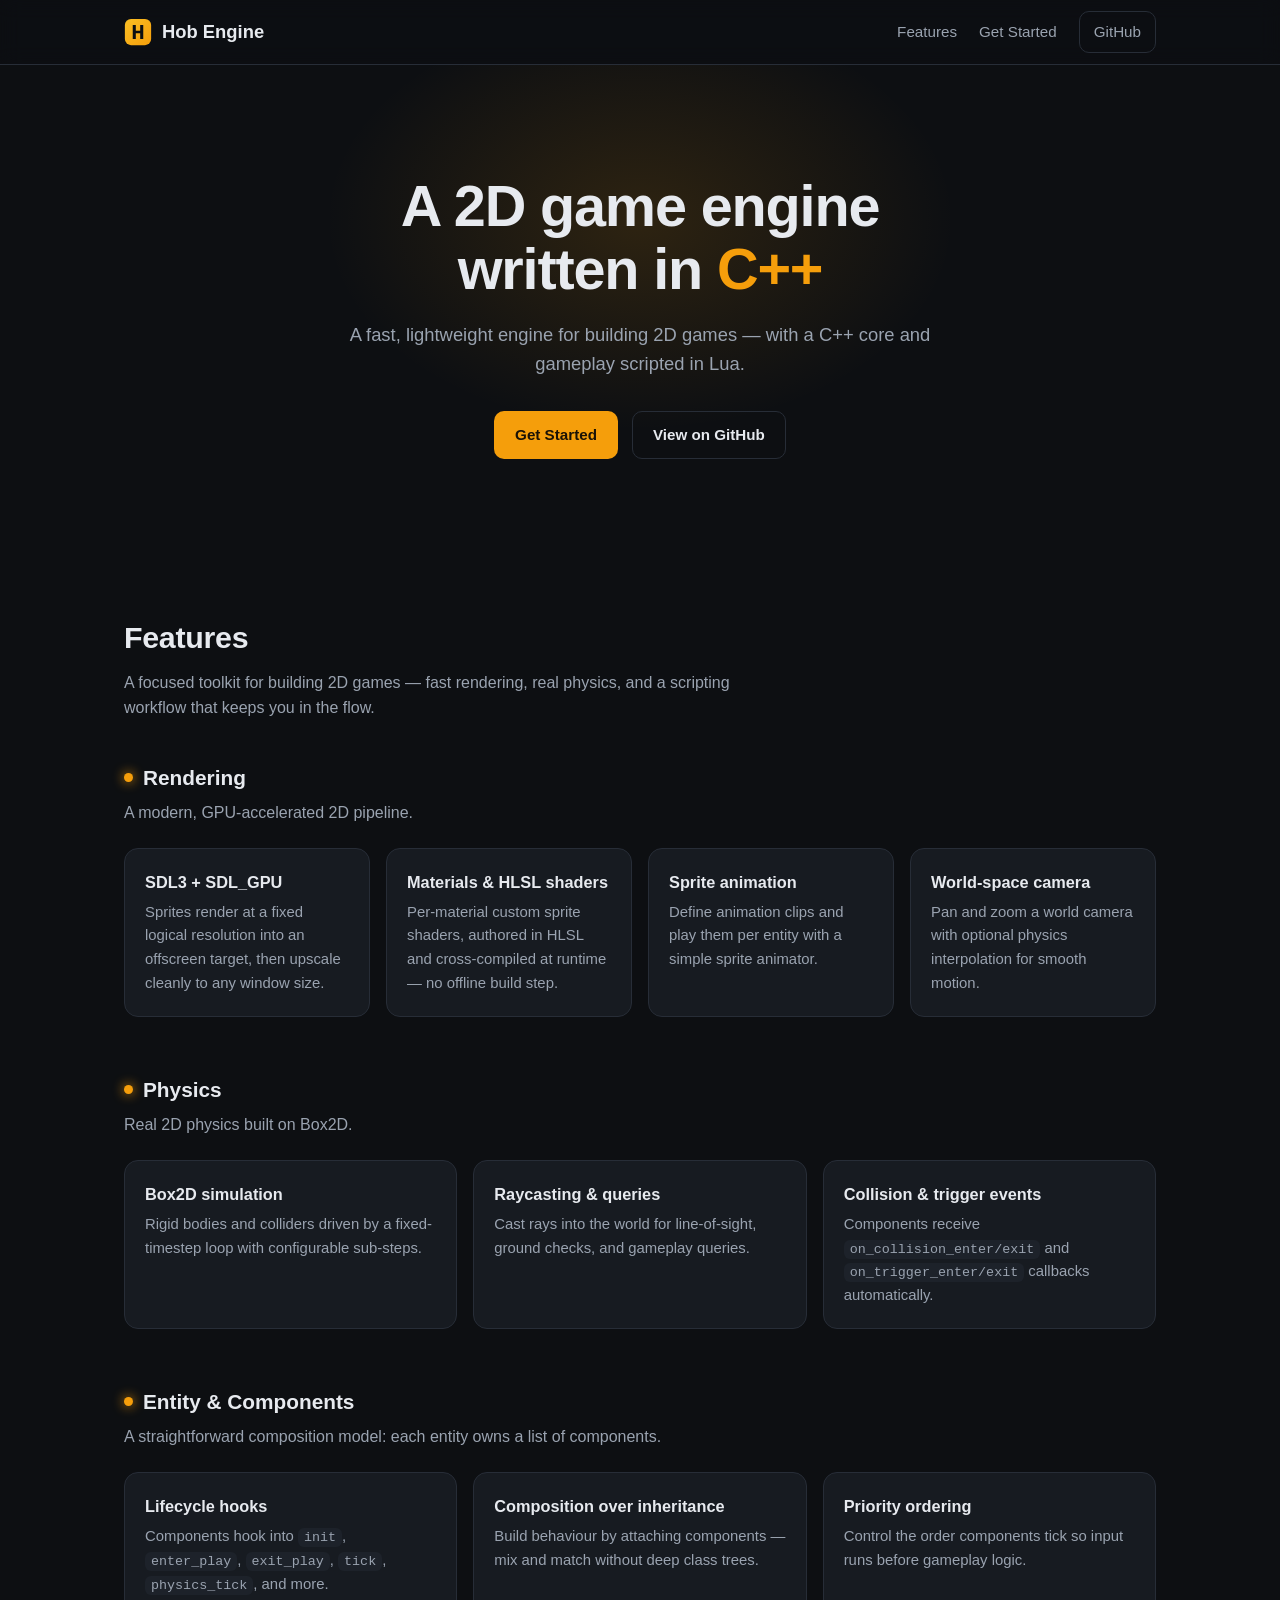
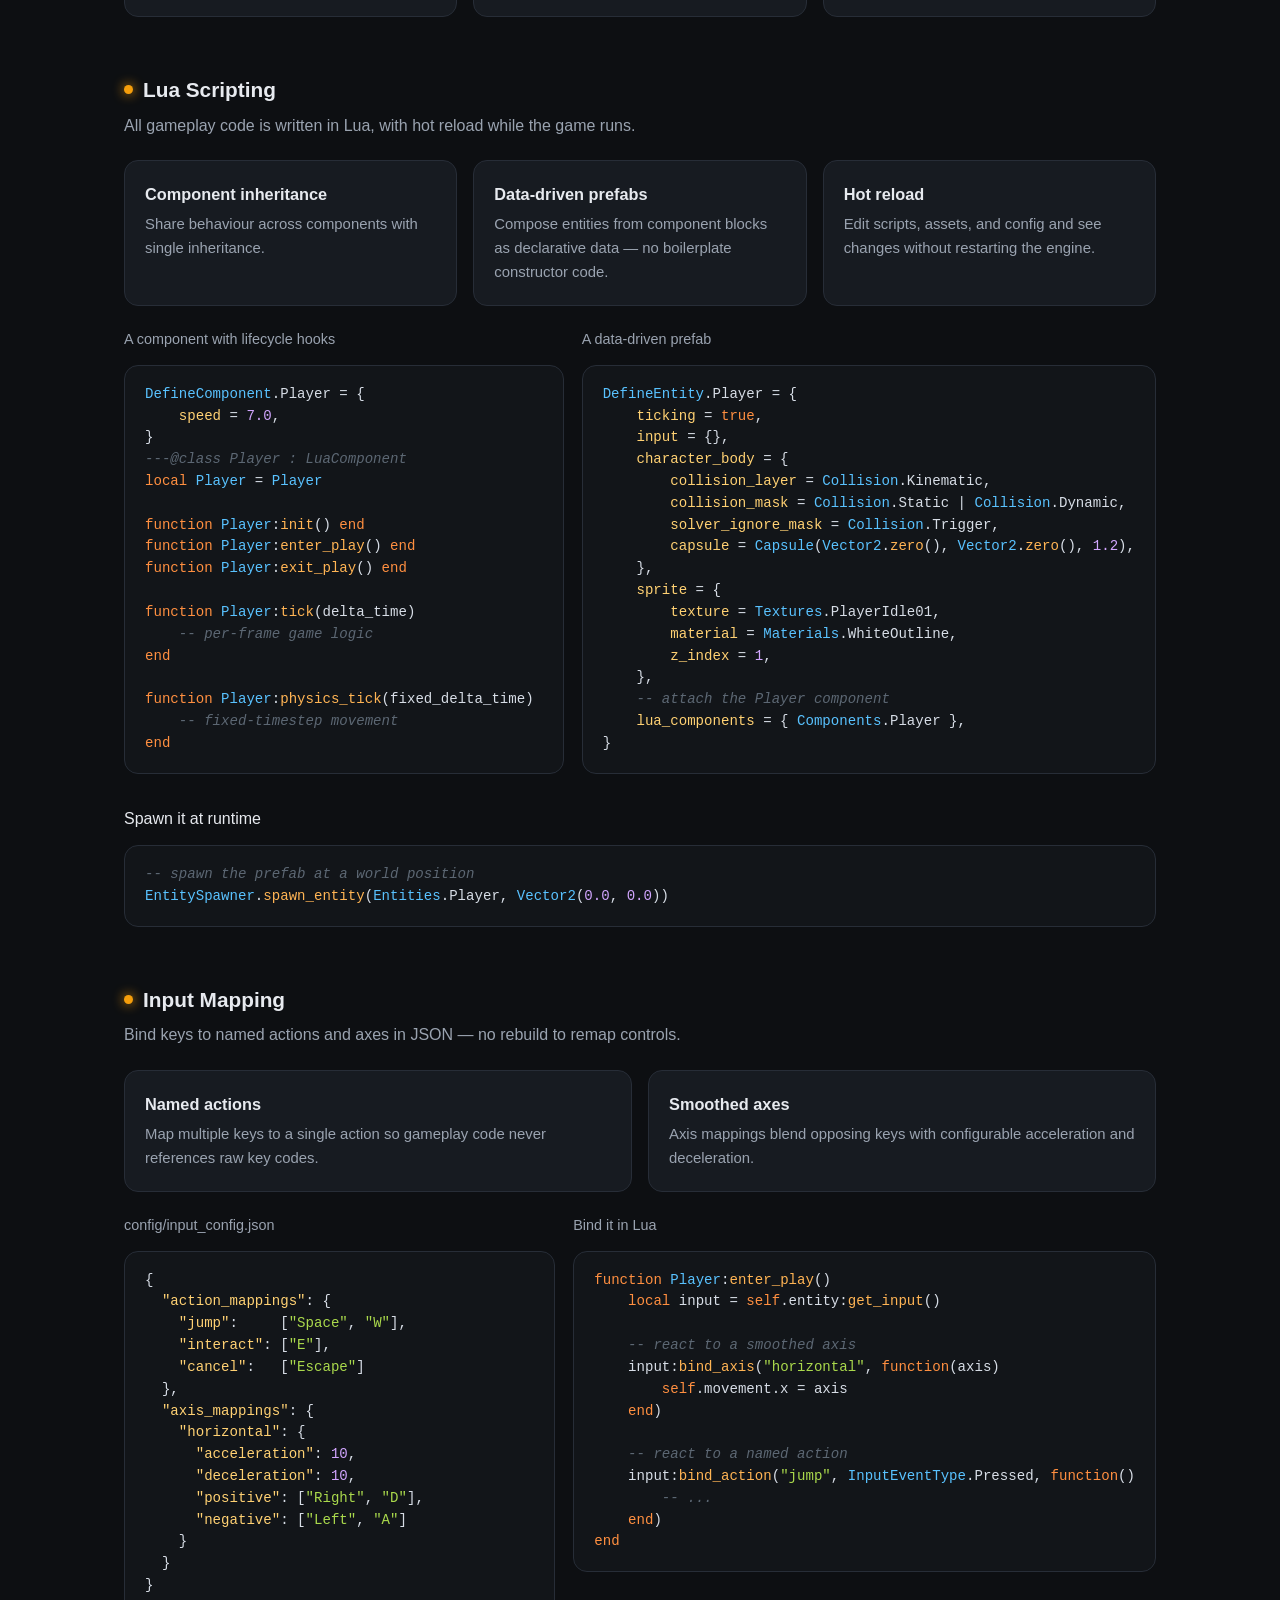
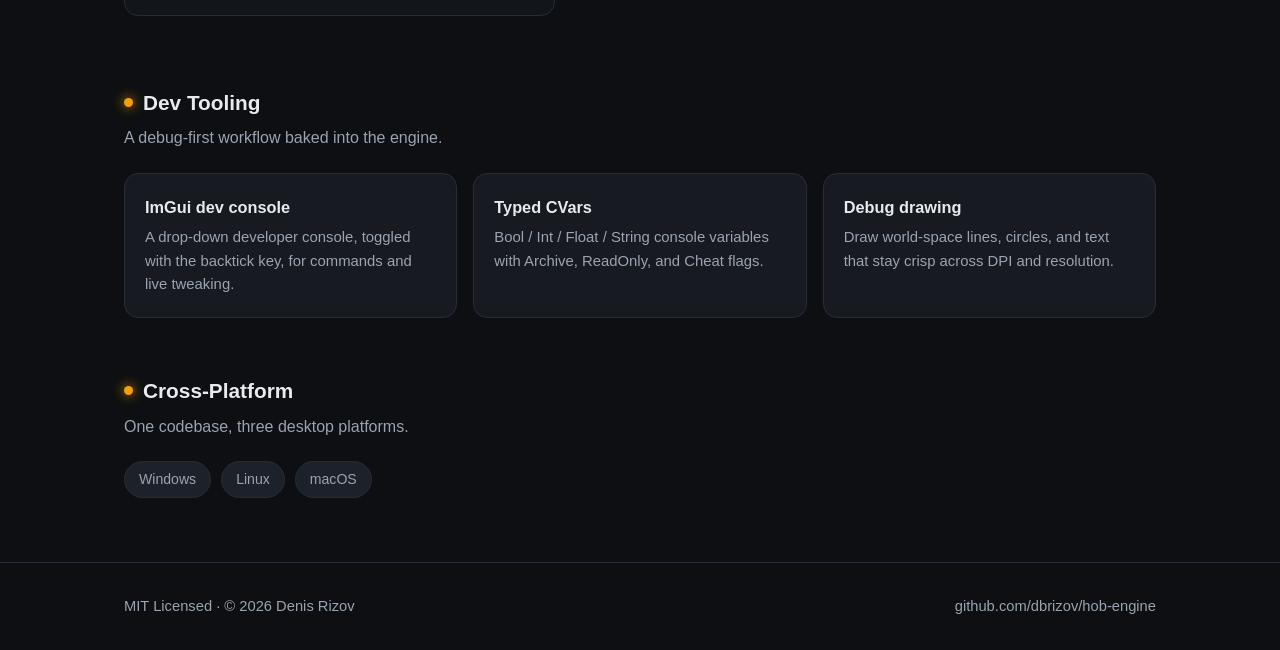
==== docs/index.html @ b1e4c757 "Generate docs for GitHub pages" ====
<!DOCTYPE html>
<html lang="en">
<head>
    <meta charset="UTF-8">
    <meta name="viewport" content="width=device-width, initial-scale=1.0">
    <title>Hob Engine — A 2D game engine written in C++</title>
    <meta name="description" content="Hob is a 2D game engine with SDL3 + SDL_GPU rendering, Box2D physics, and all gameplay scripted in Lua.">
    <link rel="icon" href="favicon.svg" type="image/svg+xml">

    <!-- Open Graph / social -->
    <meta property="og:type" content="website">
    <meta property="og:title" content="Hob Engine — A 2D game engine written in C++">
    <meta property="og:description" content="SDL3 + SDL_GPU rendering · Box2D physics · all gameplay in Lua.">
    <meta property="og:url" content="https://hobengine.com/">
    <meta name="twitter:card" content="summary">

    <link rel="stylesheet" href="styles.css">
</head>
<body>
    <header class="site-header">
        <div class="container">
            <a class="brand" href="/">
                <img src="favicon.svg" alt="Hob Engine logo">
                Hob Engine
            </a>
            <nav class="nav">
                <a href="#features">Features</a>
                <a href="get-started.html">Get Started</a>
                <a class="btn btn-ghost btn-sm" href="https://github.com/dbrizov/hob-engine">GitHub</a>
            </nav>
        </div>
    </header>

    <main>
        <!-- Hero -->
        <section class="hero">
            <div class="container">
                <h1>A 2D game engine<br>written in <span class="accent">C++</span></h1>
                <p>A fast, lightweight engine for building 2D games — with a C++ core and gameplay scripted in Lua.</p>
                <div class="hero-cta">
                    <a class="btn btn-primary" href="get-started.html">Get Started</a>
                    <a class="btn btn-ghost" href="https://github.com/dbrizov/hob-engine">View on GitHub</a>
                </div>
            </div>
        </section>

        <!-- Features -->
        <section id="features">
            <div class="container">
                <h2 class="section-title">Features</h2>
                <p class="section-lead">A focused toolkit for building 2D games — fast rendering, real
                    physics, and a scripting workflow that keeps you in the flow.</p>

                <!-- Rendering -->
                <div class="feature-group">
                    <h3><span class="dot"></span>Rendering</h3>
                    <p class="group-lead">A modern, GPU-accelerated 2D pipeline.</p>
                    <div class="cards">
                        <div class="card">
                            <h4>SDL3 + SDL_GPU</h4>
                            <p>Sprites render at a fixed logical resolution into an offscreen target, then
                                upscale cleanly to any window size.</p>
                        </div>
                        <div class="card">
                            <h4>Materials &amp; HLSL shaders</h4>
                            <p>Per-material custom sprite shaders, authored in HLSL and cross-compiled at
                                runtime — no offline build step.</p>
                        </div>
                        <div class="card">
                            <h4>Sprite animation</h4>
                            <p>Define animation clips and play them per entity with a simple sprite animator.</p>
                        </div>
                        <div class="card">
                            <h4>World-space camera</h4>
                            <p>Pan and zoom a world camera with optional physics interpolation for smooth motion.</p>
                        </div>
                    </div>
                </div>

                <!-- Physics -->
                <div class="feature-group">
                    <h3><span class="dot"></span>Physics</h3>
                    <p class="group-lead">Real 2D physics built on Box2D.</p>
                    <div class="cards">
                        <div class="card">
                            <h4>Box2D simulation</h4>
                            <p>Rigid bodies and colliders driven by a fixed-timestep loop with configurable
                                sub-steps.</p>
                        </div>
                        <div class="card">
                            <h4>Raycasting &amp; queries</h4>
                            <p>Cast rays into the world for line-of-sight, ground checks, and gameplay queries.</p>
                        </div>
                        <div class="card">
                            <h4>Collision &amp; trigger events</h4>
                            <p>Components receive <code>on_collision_enter/exit</code> and
                                <code>on_trigger_enter/exit</code> callbacks automatically.</p>
                        </div>
                    </div>
                </div>

                <!-- Entity & Components -->
                <div class="feature-group">
                    <h3><span class="dot"></span>Entity &amp; Components</h3>
                    <p class="group-lead">A straightforward composition model: each entity owns a list of
                        components.</p>
                    <div class="cards">
                        <div class="card">
                            <h4>Lifecycle hooks</h4>
                            <p>Components hook into <code>init</code>, <code>enter_play</code>,
                                <code>exit_play</code>, <code>tick</code>, <code>physics_tick</code>, and more.</p>
                        </div>
                        <div class="card">
                            <h4>Composition over inheritance</h4>
                            <p>Build behaviour by attaching components — mix and match without deep class trees.</p>
                        </div>
                        <div class="card">
                            <h4>Priority ordering</h4>
                            <p>Control the order components tick so input runs before gameplay logic.</p>
                        </div>
                    </div>
                </div>

                <!-- Lua Scripting -->
                <div class="feature-group">
                    <h3><span class="dot"></span>Lua Scripting</h3>
                    <p class="group-lead">All gameplay code is written in Lua, with hot reload while the
                        game runs.</p>
                    <div class="cards">
                        <div class="card">
                            <h4>Component inheritance</h4>
                            <p>Share behaviour across components with single inheritance.</p>
                        </div>
                        <div class="card">
                            <h4>Data-driven prefabs</h4>
                            <p>Compose entities from component blocks as declarative data — no boilerplate
                                constructor code.</p>
                        </div>
                        <div class="card">
                            <h4>Hot reload</h4>
                            <p>Edit scripts, assets, and config and see changes without restarting the engine.</p>
                        </div>
                    </div>
                    <div class="code-grid" style="margin-top: 22px;">
                        <figure>
                            <figcaption>A component with lifecycle hooks</figcaption>
<pre><span class="cls">DefineComponent</span>.Player = {
    <span class="prop">speed</span> = <span class="num">7.0</span>,
}
<span class="cmt">---@class Player : LuaComponent</span>
<span class="kw">local</span> <span class="cls">Player</span> = <span class="cls">Player</span>

<span class="kw">function</span> <span class="cls">Player</span>:<span class="fn">init</span>() <span class="kw">end</span>
<span class="kw">function</span> <span class="cls">Player</span>:<span class="fn">enter_play</span>() <span class="kw">end</span>
<span class="kw">function</span> <span class="cls">Player</span>:<span class="fn">exit_play</span>() <span class="kw">end</span>

<span class="kw">function</span> <span class="cls">Player</span>:<span class="fn">tick</span>(delta_time)
    <span class="cmt">-- per-frame game logic</span>
<span class="kw">end</span>

<span class="kw">function</span> <span class="cls">Player</span>:<span class="fn">physics_tick</span>(fixed_delta_time)
    <span class="cmt">-- fixed-timestep movement</span>
<span class="kw">end</span></pre>
                        </figure>
                        <figure>
                            <figcaption>A data-driven prefab</figcaption>
<pre><span class="cls">DefineEntity</span>.Player = {
    <span class="prop">ticking</span> = <span class="kw">true</span>,
    <span class="prop">input</span> = {},
    <span class="prop">character_body</span> = {
        <span class="prop">collision_layer</span> = <span class="cls">Collision</span>.Kinematic,
        <span class="prop">collision_mask</span> = <span class="cls">Collision</span>.Static | <span class="cls">Collision</span>.Dynamic,
        <span class="prop">solver_ignore_mask</span> = <span class="cls">Collision</span>.Trigger,
        <span class="prop">capsule</span> = <span class="cls">Capsule</span>(<span class="cls">Vector2</span>.<span class="fn">zero</span>(), <span class="cls">Vector2</span>.<span class="fn">zero</span>(), <span class="num">1.2</span>),
    },
    <span class="prop">sprite</span> = {
        <span class="prop">texture</span> = <span class="cls">Textures</span>.PlayerIdle01,
        <span class="prop">material</span> = <span class="cls">Materials</span>.WhiteOutline,
        <span class="prop">z_index</span> = <span class="num">1</span>,
    },
    <span class="cmt">-- attach the Player component</span>
    <span class="prop">lua_components</span> = { <span class="cls">Components</span>.Player },
}</pre>
                        </figure>
                    </div>

                    <figure style="margin-top: 18px;">
                        <figcaption>Spawn it at runtime</figcaption>
<pre><span class="cmt">-- spawn the prefab at a world position</span>
<span class="cls">EntitySpawner</span>.<span class="fn">spawn_entity</span>(<span class="cls">Entities</span>.Player, <span class="cls">Vector2</span>(<span class="num">0.0</span>, <span class="num">0.0</span>))</pre>
                    </figure>
                </div>

                <!-- Input -->
                <div class="feature-group">
                    <h3><span class="dot"></span>Input Mapping</h3>
                    <p class="group-lead">Bind keys to named actions and axes in JSON — no rebuild to
                        remap controls.</p>
                    <div class="cards">
                        <div class="card">
                            <h4>Named actions</h4>
                            <p>Map multiple keys to a single action so gameplay code never references raw
                                key codes.</p>
                        </div>
                        <div class="card">
                            <h4>Smoothed axes</h4>
                            <p>Axis mappings blend opposing keys with configurable acceleration and
                                deceleration.</p>
                        </div>
                    </div>
                    <div class="code-grid" style="margin-top: 22px;">
                        <figure>
                            <figcaption>config/input_config.json</figcaption>
<pre>{
  <span class="prop">"action_mappings"</span>: {
    <span class="prop">"jump"</span>:     [<span class="str">"Space"</span>, <span class="str">"W"</span>],
    <span class="prop">"interact"</span>: [<span class="str">"E"</span>],
    <span class="prop">"cancel"</span>:   [<span class="str">"Escape"</span>]
  },
  <span class="prop">"axis_mappings"</span>: {
    <span class="prop">"horizontal"</span>: {
      <span class="prop">"acceleration"</span>: <span class="num">10</span>,
      <span class="prop">"deceleration"</span>: <span class="num">10</span>,
      <span class="prop">"positive"</span>: [<span class="str">"Right"</span>, <span class="str">"D"</span>],
      <span class="prop">"negative"</span>: [<span class="str">"Left"</span>, <span class="str">"A"</span>]
    }
  }
}</pre>
                        </figure>
                        <figure>
                            <figcaption>Bind it in Lua</figcaption>
<pre><span class="kw">function</span> <span class="cls">Player</span>:<span class="fn">enter_play</span>()
    <span class="kw">local</span> input = <span class="kw">self</span>.entity:<span class="fn">get_input</span>()

    <span class="cmt">-- react to a smoothed axis</span>
    input:<span class="fn">bind_axis</span>(<span class="str">"horizontal"</span>, <span class="kw">function</span>(axis)
        <span class="kw">self</span>.movement.x = axis
    <span class="kw">end</span>)

    <span class="cmt">-- react to a named action</span>
    input:<span class="fn">bind_action</span>(<span class="str">"jump"</span>, <span class="cls">InputEventType</span>.Pressed, <span class="kw">function</span>()
        <span class="cmt">-- ...</span>
    <span class="kw">end</span>)
<span class="kw">end</span></pre>
                        </figure>
                    </div>
                </div>

                <!-- Dev Tooling -->
                <div class="feature-group">
                    <h3><span class="dot"></span>Dev Tooling</h3>
                    <p class="group-lead">A debug-first workflow baked into the engine.</p>
                    <div class="cards">
                        <div class="card">
                            <h4>ImGui dev console</h4>
                            <p>A drop-down developer console, toggled with the backtick key, for commands
                                and live tweaking.</p>
                        </div>
                        <div class="card">
                            <h4>Typed CVars</h4>
                            <p>Bool / Int / Float / String console variables with Archive, ReadOnly, and
                                Cheat flags.</p>
                        </div>
                        <div class="card">
                            <h4>Debug drawing</h4>
                            <p>Draw world-space lines, circles, and text that stay crisp across DPI and
                                resolution.</p>
                        </div>
                    </div>
                </div>

                <!-- Cross-Platform -->
                <div class="feature-group">
                    <h3><span class="dot"></span>Cross-Platform</h3>
                    <p class="group-lead">One codebase, three desktop platforms.</p>
                    <div class="pills">
                        <span class="pill">Windows</span>
                        <span class="pill">Linux</span>
                        <span class="pill">macOS</span>
                    </div>
                </div>
            </div>
        </section>
    </main>

    <footer class="site-footer">
        <div class="container">
            <span>MIT Licensed · © 2026 Denis Rizov</span>
            <a href="https://github.com/dbrizov/hob-engine">github.com/dbrizov/hob-engine</a>
        </div>
    </footer>
</body>
</html>
---- docs/styles.css ----
:root {
    --bg: #0d0f12;
    --bg-2: #121519;
    --surface: #171b21;
    --surface-2: #1d222a;
    --border: #272d37;
    --text: #e7eaef;
    --muted: #9aa3b0;
    --accent: #f59e0b;
    --accent-2: #fbbf24;
    --accent-soft: rgba(245, 158, 11, 0.14);
    --radius: 14px;
    --maxw: 1080px;
    --font: -apple-system, BlinkMacSystemFont, "Segoe UI", Roboto, Helvetica, Arial, sans-serif;
    --mono: ui-monospace, "SF Mono", "Cascadia Code", "JetBrains Mono", Menlo, Consolas, monospace;
}

* {
    box-sizing: border-box;
}

html {
    scroll-behavior: smooth;
}

body {
    margin: 0;
    background: var(--bg);
    color: var(--text);
    font-family: var(--font);
    line-height: 1.6;
    -webkit-font-smoothing: antialiased;
}

a {
    color: var(--accent-2);
    text-decoration: none;
}

a:hover {
    text-decoration: underline;
}

.container {
    width: 100%;
    max-width: var(--maxw);
    margin: 0 auto;
    padding: 0 24px;
}

/* ---- Header ---- */
.site-header {
    position: sticky;
    top: 0;
    z-index: 50;
    background: rgba(13, 15, 18, 0.72);
    backdrop-filter: blur(10px);
    border-bottom: 1px solid var(--border);
}

.site-header .container {
    display: flex;
    align-items: center;
    justify-content: space-between;
    gap: 16px;
    height: 64px;
}

.brand {
    display: flex;
    align-items: center;
    gap: 10px;
    font-weight: 700;
    font-size: 1.15rem;
    color: var(--text);
}

.brand:hover {
    text-decoration: none;
}

.brand img {
    width: 28px;
    height: 28px;
}

.nav {
    display: flex;
    align-items: center;
    gap: 22px;
    flex-wrap: wrap;
}

.nav a {
    color: var(--muted);
    font-size: 0.95rem;
    font-weight: 500;
}

.nav a:hover {
    color: var(--text);
    text-decoration: none;
}

/* ---- Buttons ---- */
.btn {
    display: inline-flex;
    align-items: center;
    gap: 8px;
    padding: 11px 20px;
    border-radius: 10px;
    font-weight: 600;
    font-size: 0.95rem;
    border: 1px solid transparent;
    cursor: pointer;
    transition: transform 0.12s ease, background 0.12s ease, border-color 0.12s ease;
}

.btn:hover {
    text-decoration: none;
    transform: translateY(-1px);
}

.btn-primary {
    background: var(--accent);
    color: #1a1206;
}

.btn-primary:hover {
    background: var(--accent-2);
}

.btn-ghost {
    background: transparent;
    color: var(--text);
    border-color: var(--border);
}

.btn-ghost:hover {
    border-color: var(--accent);
}

.btn-sm {
    padding: 8px 14px;
    font-size: 0.9rem;
}

/* ---- Hero ---- */
.hero {
    position: relative;
    overflow: hidden;
    text-align: center;
    padding: 110px 0 90px;
}

.hero::before {
    content: "";
    position: absolute;
    top: -30%;
    left: 50%;
    transform: translateX(-50%);
    width: 900px;
    height: 600px;
    background: radial-gradient(closest-side, var(--accent-soft), transparent 70%);
    pointer-events: none;
}

.hero h1 {
    position: relative;
    font-size: clamp(2.2rem, 6vw, 3.6rem);
    line-height: 1.1;
    margin: 0 0 18px;
    letter-spacing: -0.02em;
}

.hero h1 .accent {
    color: var(--accent);
}

.hero p {
    position: relative;
    max-width: 620px;
    margin: 0 auto 32px;
    font-size: 1.15rem;
    color: var(--muted);
}

.hero-cta {
    position: relative;
    display: flex;
    gap: 14px;
    justify-content: center;
    flex-wrap: wrap;
}

/* ---- Sections ---- */
section {
    padding: 64px 0;
}

.section-title {
    font-size: 1.9rem;
    letter-spacing: -0.01em;
    margin: 0 0 8px;
}

.section-lead {
    color: var(--muted);
    margin: 0 0 40px;
    max-width: 640px;
}

/* ---- Feature groups ---- */
.feature-group {
    margin-bottom: 56px;
}

.feature-group:last-child {
    margin-bottom: 0;
}

.feature-group > h3 {
    font-size: 1.3rem;
    margin: 0 0 6px;
    display: flex;
    align-items: center;
    gap: 10px;
}

.feature-group > h3 .dot {
    width: 9px;
    height: 9px;
    border-radius: 50%;
    background: var(--accent);
    box-shadow: 0 0 12px var(--accent);
}

.feature-group > .group-lead {
    color: var(--muted);
    margin: 0 0 22px;
}

.cards {
    display: grid;
    grid-template-columns: repeat(auto-fit, minmax(230px, 1fr));
    gap: 16px;
}

.card {
    background: var(--surface);
    border: 1px solid var(--border);
    border-radius: var(--radius);
    padding: 20px;
    transition: transform 0.14s ease, border-color 0.14s ease;
}

.card:hover {
    transform: translateY(-3px);
    border-color: var(--accent);
}

.card h4 {
    margin: 0 0 6px;
    font-size: 1.02rem;
}

.card p {
    margin: 0;
    color: var(--muted);
    font-size: 0.93rem;
}

/* ---- Code blocks ---- */
pre {
    background: var(--bg-2);
    border: 1px solid var(--border);
    border-radius: var(--radius);
    padding: 18px 20px;
    overflow-x: auto;
    font-family: var(--mono);
    font-size: 0.88rem;
    line-height: 1.55;
    color: #d7dde6;
}

/* Syntax highlighting — Ayu Dark palette */
pre .cmt {
    color: #5c6773;
    font-style: italic;
}

pre .kw {
    color: #ff8f40;
}

pre .cls {
    color: #59c2ff;
}

pre .fn {
    color: #ffb454;
}

pre .prop {
    color: #ffd173;
}

pre .str {
    color: #aad94c;
}

pre .num {
    color: #d2a6ff;
}

code {
    font-family: var(--mono);
    font-size: 0.9em;
    background: var(--surface-2);
    padding: 2px 6px;
    border-radius: 6px;
}

.code-grid {
    display: grid;
    grid-template-columns: 1fr 1fr;
    gap: 18px;
}

.code-grid figcaption {
    color: var(--muted);
    font-size: 0.9rem;
    margin-bottom: 8px;
}

figure {
    margin: 0;
}

/* ---- Tech pills ---- */
.pills {
    display: flex;
    flex-wrap: wrap;
    gap: 10px;
}

.pill {
    background: var(--surface-2);
    border: 1px solid var(--border);
    border-radius: 999px;
    padding: 6px 14px;
    font-size: 0.88rem;
    color: var(--muted);
}

/* ---- Get Started page ---- */
.doc h2 {
    font-size: 1.5rem;
    margin: 48px 0 12px;
    padding-bottom: 8px;
    border-bottom: 1px solid var(--border);
}

.doc h3 {
    font-size: 1.15rem;
    margin: 28px 0 10px;
}

.doc p {
    color: var(--text);
}

.doc ul {
    color: var(--muted);
}

.callout {
    background: var(--accent-soft);
    border: 1px solid rgba(245, 158, 11, 0.35);
    border-radius: var(--radius);
    padding: 14px 18px;
    margin: 18px 0;
    color: var(--text);
    font-size: 0.95rem;
}

/* ---- Footer ---- */
.site-footer {
    border-top: 1px solid var(--border);
    padding: 32px 0;
    color: var(--muted);
    font-size: 0.92rem;
}

.site-footer .container {
    display: flex;
    align-items: center;
    justify-content: space-between;
    gap: 16px;
    flex-wrap: wrap;
}

.site-footer a {
    color: var(--muted);
}

.site-footer a:hover {
    color: var(--text);
}

/* ---- Responsive ---- */
@media (max-width: 760px) {
    .code-grid {
        grid-template-columns: 1fr;
    }

    .nav {
        gap: 14px;
    }

    .nav .nav-link-hide {
        display: none;
    }

    section {
        padding: 48px 0;
    }

    .hero {
        padding: 80px 0 64px;
    }
}

@media (prefers-reduced-motion: reduce) {
    * {
        transition: none !important;
        scroll-behavior: auto !important;
    }
}
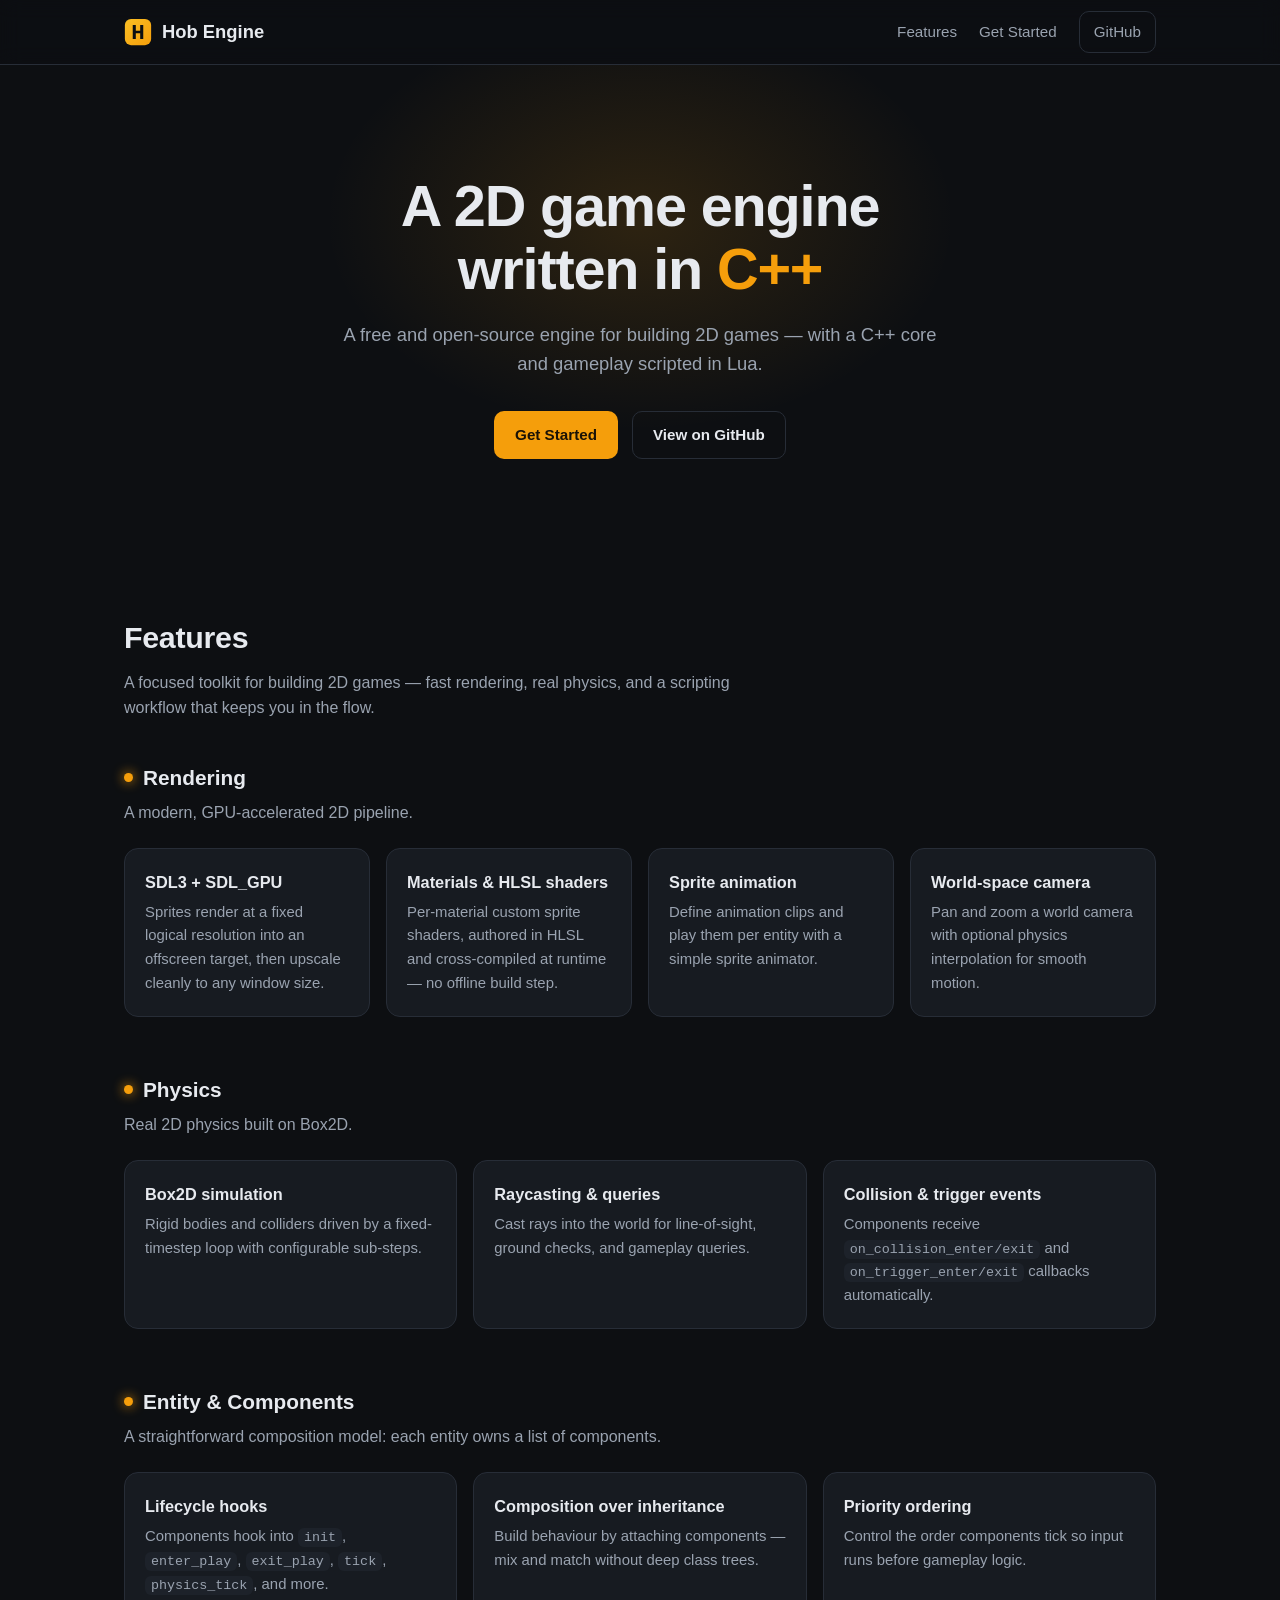
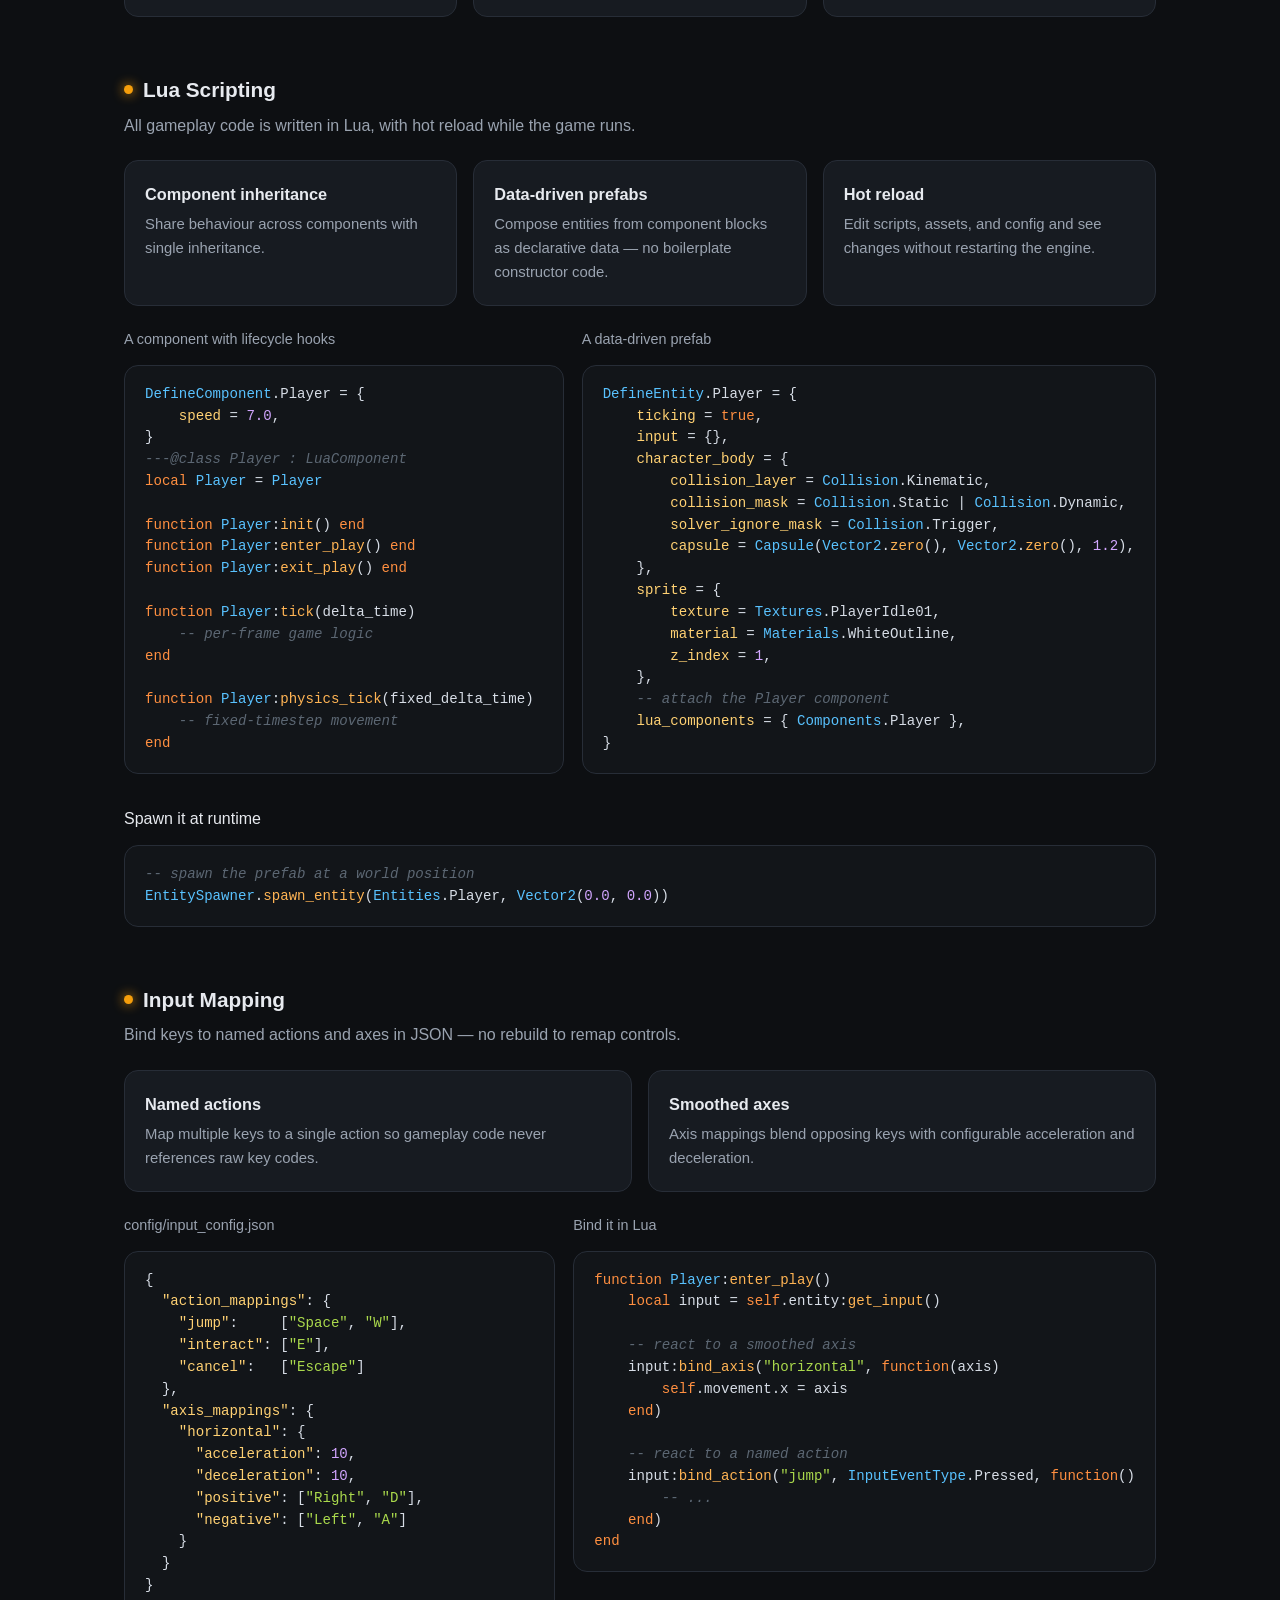
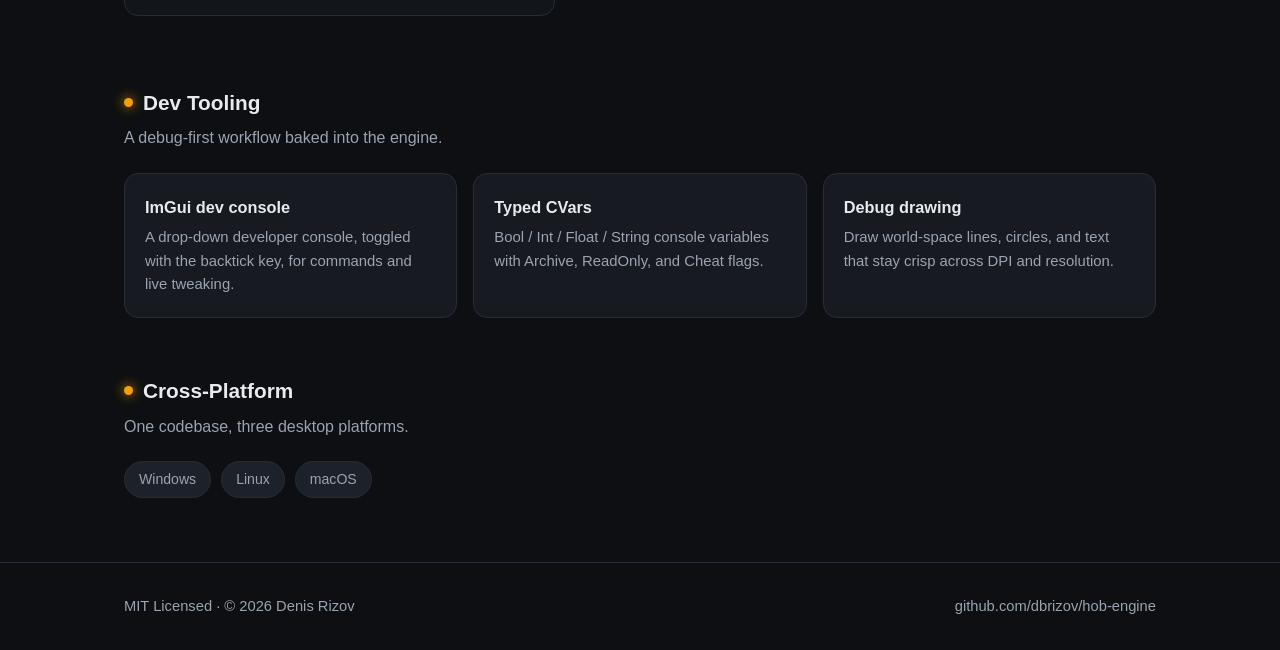
==== commit 74e0e71c: "Update site hero section" ====
--- a/docs/index.html
+++ b/docs/index.html
@@ -36,7 +36,7 @@
         <section class="hero">
             <div class="container">
                 <h1>A 2D game engine<br>written in <span class="accent">C++</span></h1>
-                <p>A fast, lightweight engine for building 2D games — with a C++ core and gameplay scripted in Lua.</p>
+                <p>A free and open-source engine for building 2D games — with a C++ core and gameplay scripted in Lua.</p>
                 <div class="hero-cta">
                     <a class="btn btn-primary" href="get-started.html">Get Started</a>
                     <a class="btn btn-ghost" href="https://github.com/dbrizov/hob-engine">View on GitHub</a>
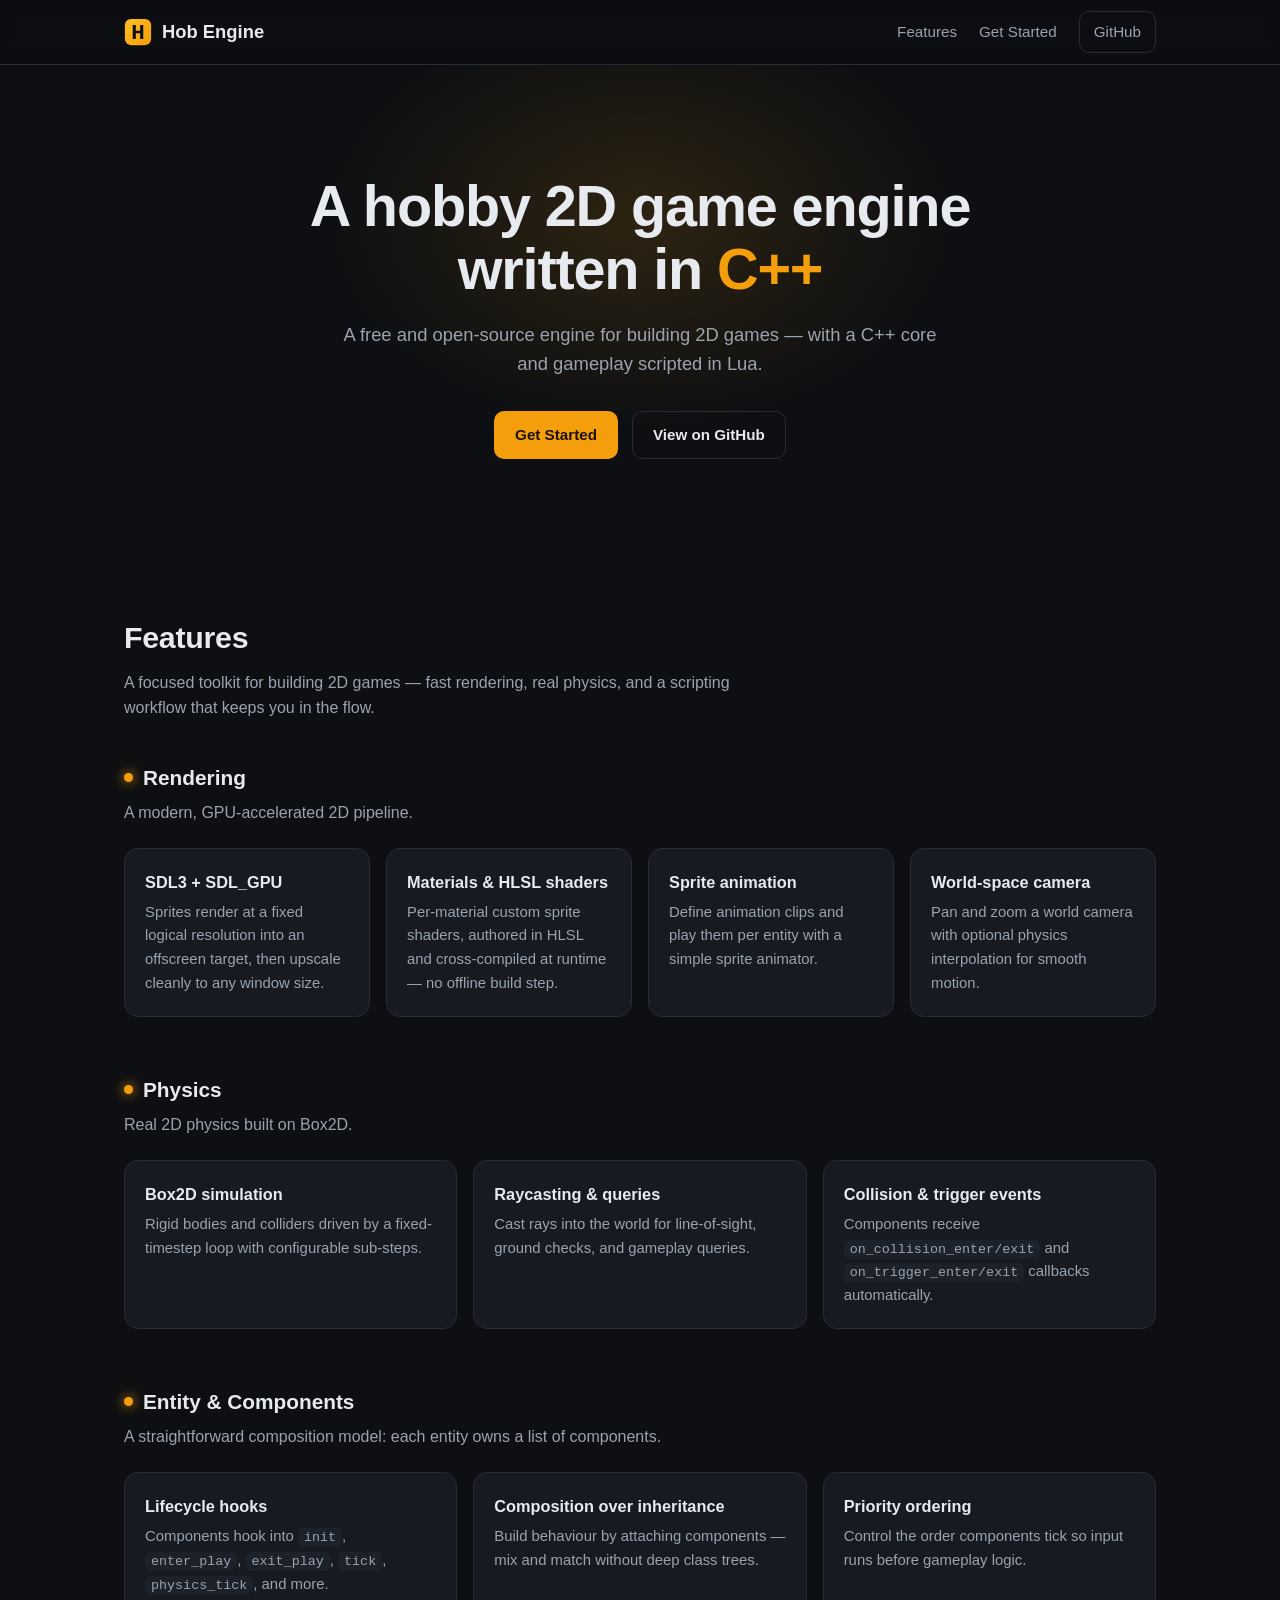
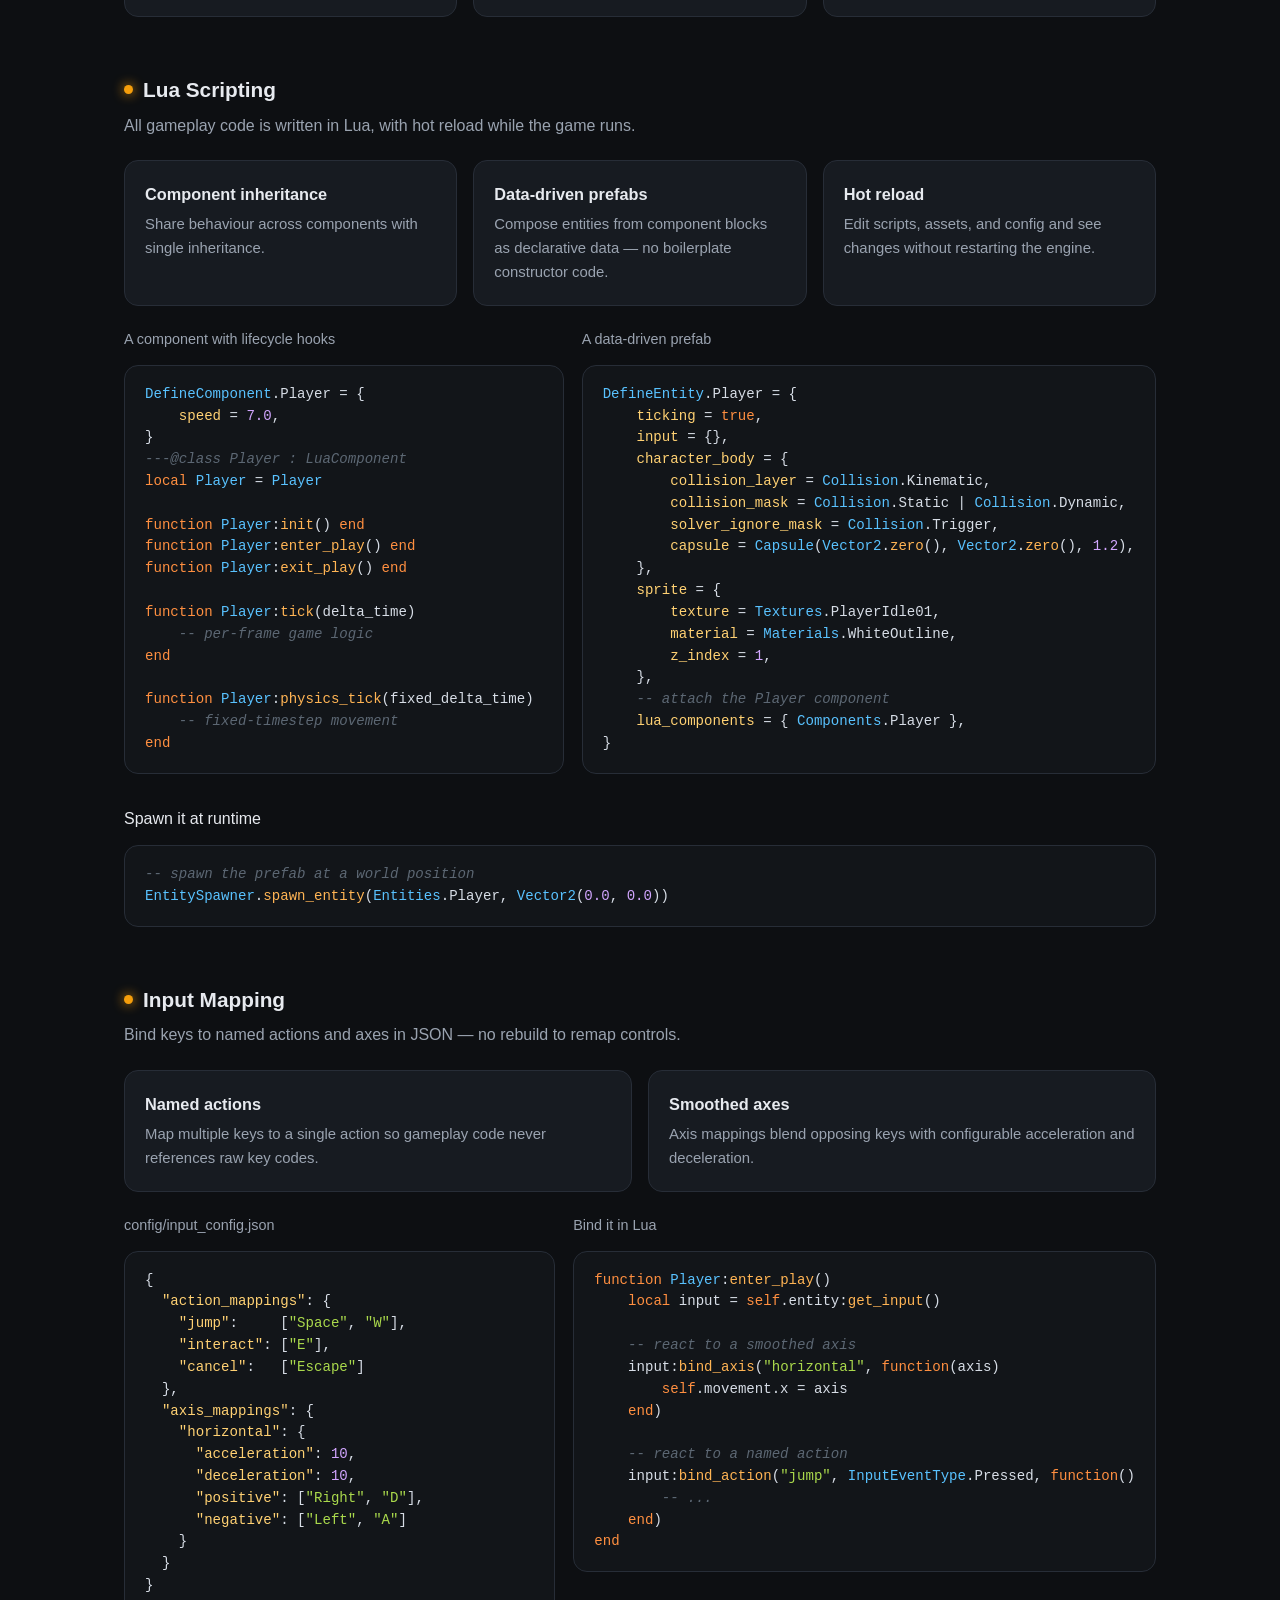
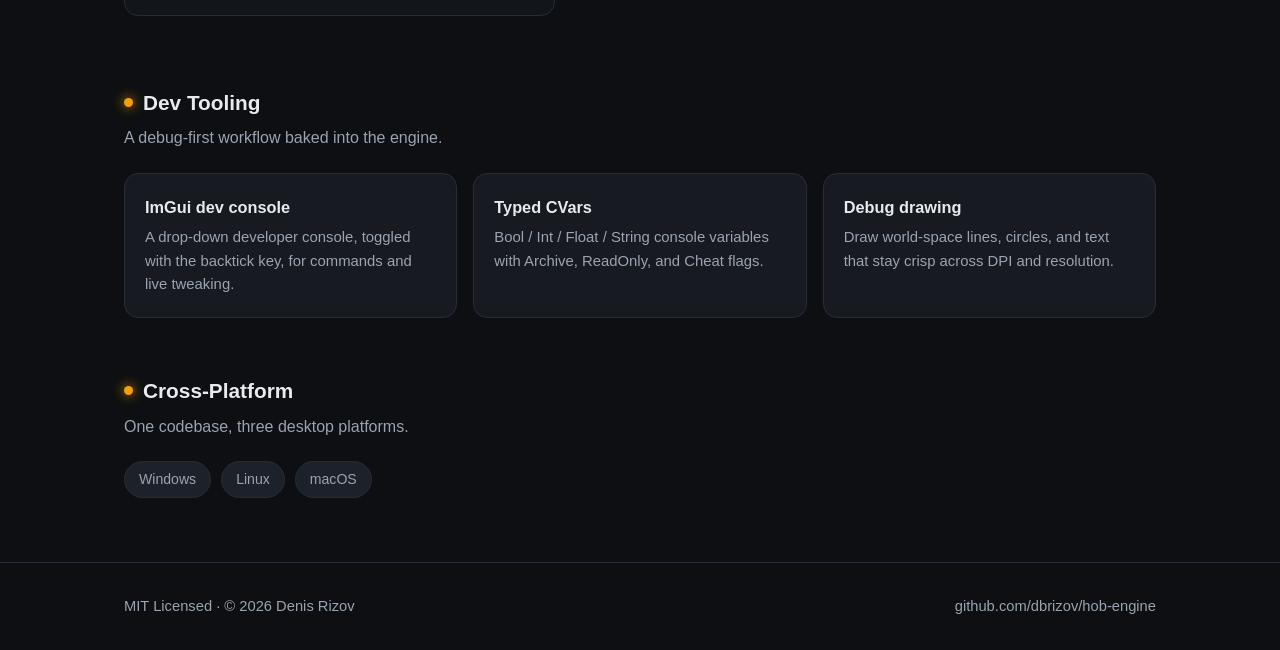
==== commit 0afa0ead: "Update README.md" ====
--- a/docs/index.html
+++ b/docs/index.html
@@ -3,13 +3,13 @@
 <head>
     <meta charset="UTF-8">
     <meta name="viewport" content="width=device-width, initial-scale=1.0">
-    <title>Hob Engine — A 2D game engine written in C++</title>
+    <title>Hob Engine — A hobby 2D game engine written in C++</title>
     <meta name="description" content="Hob is a 2D game engine with SDL3 + SDL_GPU rendering, Box2D physics, and all gameplay scripted in Lua.">
     <link rel="icon" href="favicon.svg" type="image/svg+xml">
 
     <!-- Open Graph / social -->
     <meta property="og:type" content="website">
-    <meta property="og:title" content="Hob Engine — A 2D game engine written in C++">
+    <meta property="og:title" content="Hob Engine — A hobby 2D game engine written in C++">
     <meta property="og:description" content="SDL3 + SDL_GPU rendering · Box2D physics · all gameplay in Lua.">
     <meta property="og:url" content="https://hobengine.com/">
     <meta name="twitter:card" content="summary">
@@ -35,7 +35,7 @@
         <!-- Hero -->
         <section class="hero">
             <div class="container">
-                <h1>A 2D game engine<br>written in <span class="accent">C++</span></h1>
+                <h1>A hobby 2D game engine<br>written in <span class="accent">C++</span></h1>
                 <p>A free and open-source engine for building 2D games — with a C++ core and gameplay scripted in Lua.</p>
                 <div class="hero-cta">
                     <a class="btn btn-primary" href="get-started.html">Get Started</a>
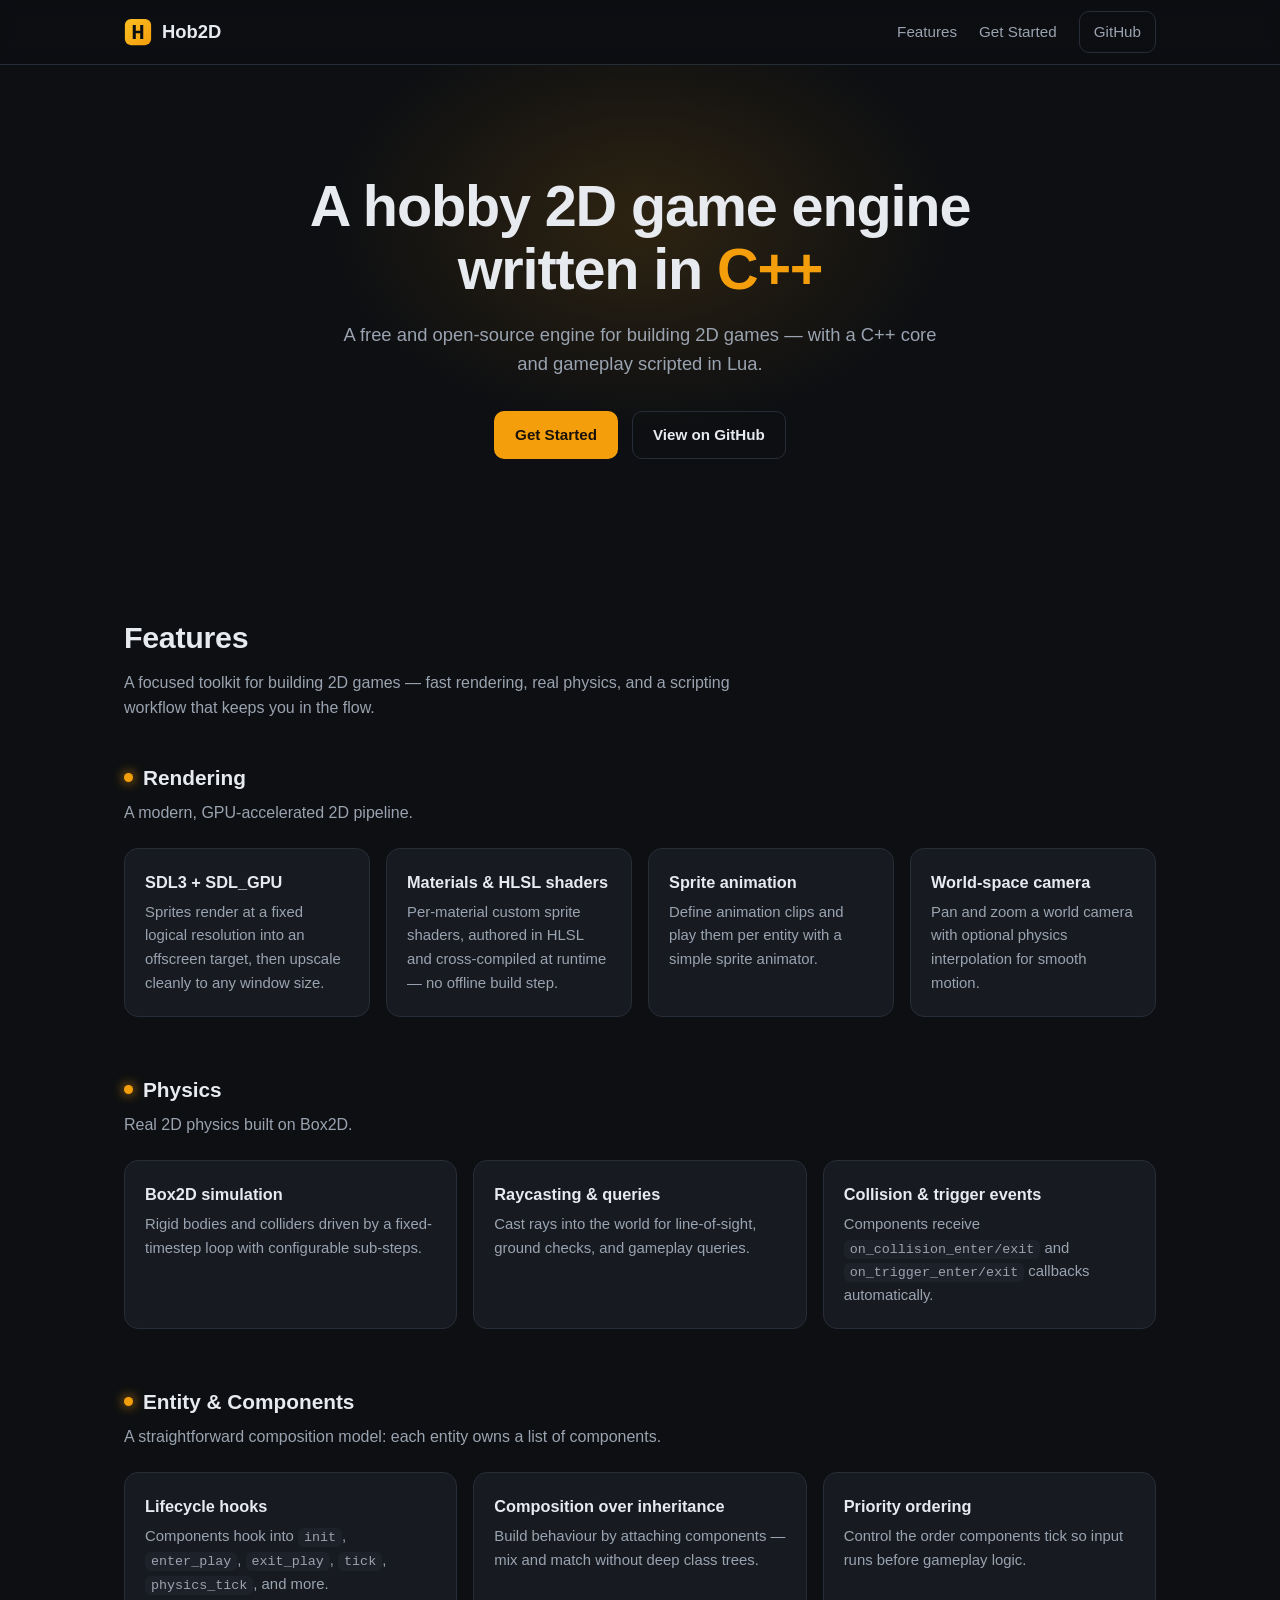
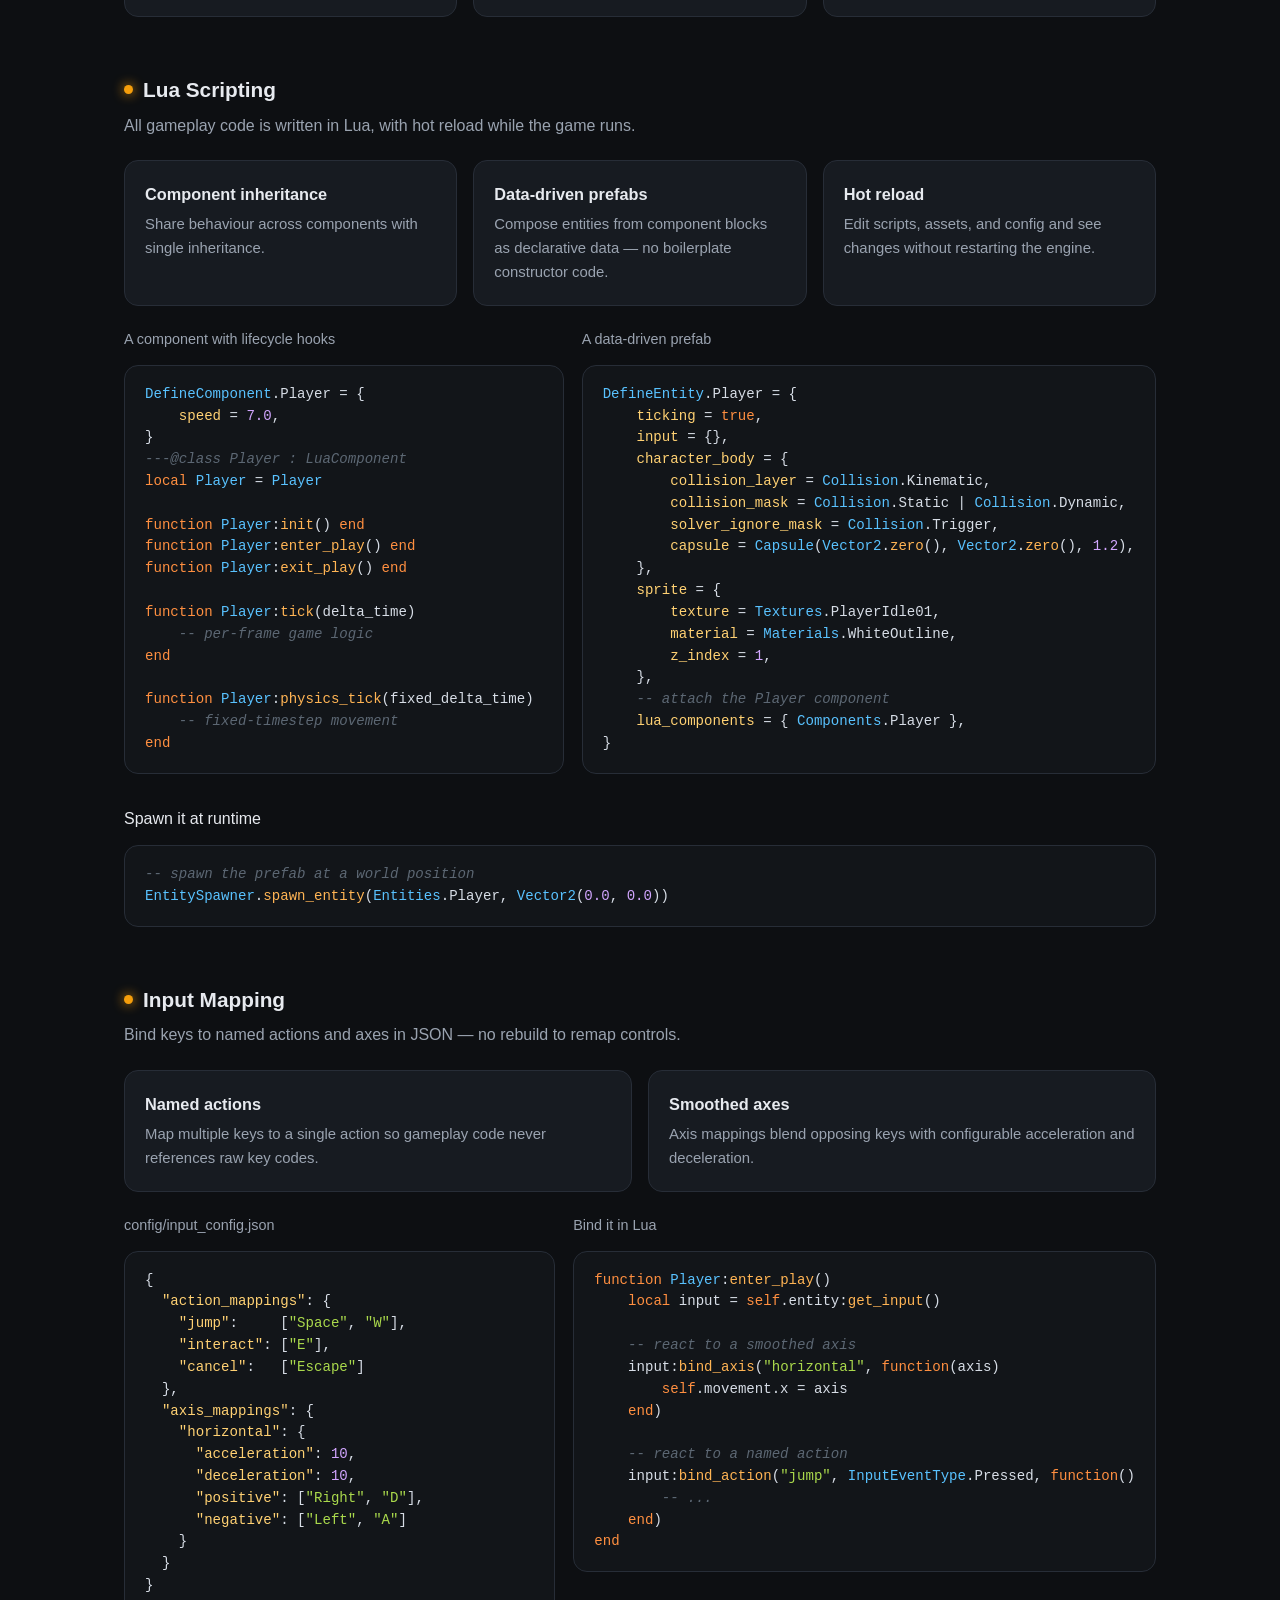
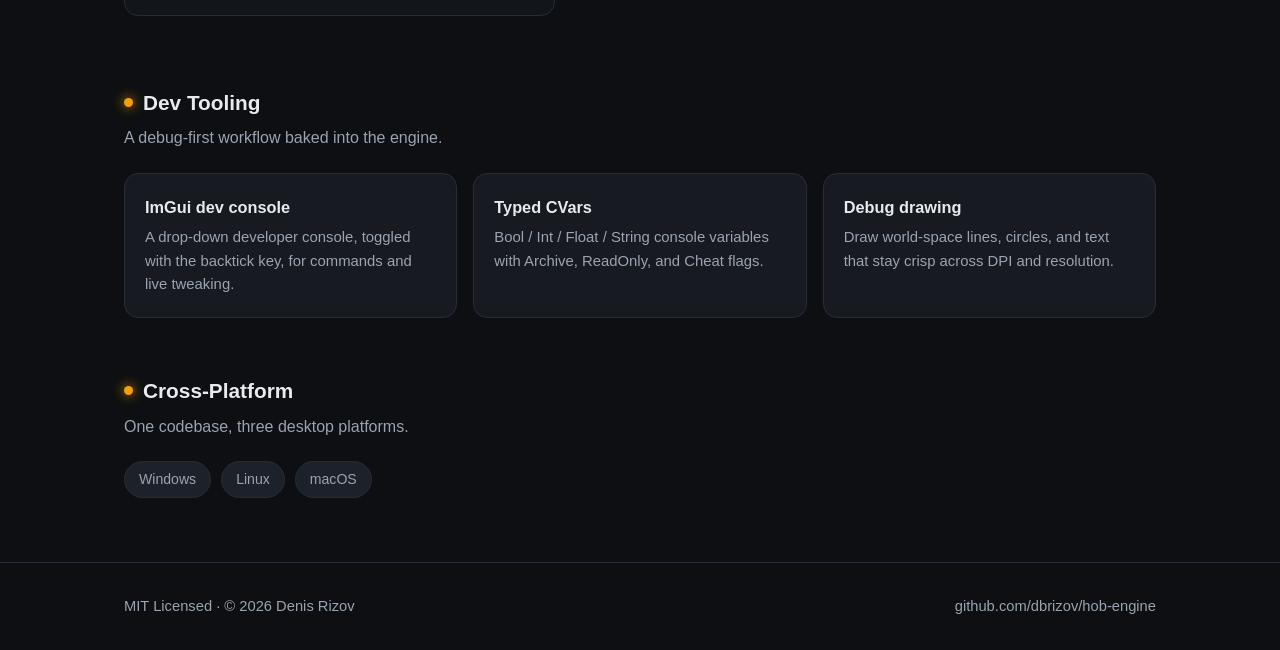
==== commit 208b099a: "Rename Hob Engine to Hob2D" ====
--- a/docs/index.html
+++ b/docs/index.html
@@ -3,15 +3,15 @@
 <head>
     <meta charset="UTF-8">
     <meta name="viewport" content="width=device-width, initial-scale=1.0">
-    <title>Hob Engine — A hobby 2D game engine written in C++</title>
-    <meta name="description" content="Hob is a 2D game engine with SDL3 + SDL_GPU rendering, Box2D physics, and all gameplay scripted in Lua.">
+    <title>Hob2D — A hobby 2D game engine written in C++</title>
+    <meta name="description" content="Hob2D is a 2D game engine with SDL3 + SDL_GPU rendering, Box2D physics, and all gameplay scripted in Lua.">
     <link rel="icon" href="favicon.svg" type="image/svg+xml">
 
     <!-- Open Graph / social -->
     <meta property="og:type" content="website">
-    <meta property="og:title" content="Hob Engine — A hobby 2D game engine written in C++">
+    <meta property="og:title" content="Hob2D — A hobby 2D game engine written in C++">
     <meta property="og:description" content="SDL3 + SDL_GPU rendering · Box2D physics · all gameplay in Lua.">
-    <meta property="og:url" content="https://hobengine.com/">
+    <meta property="og:url" content="https://hob2d.com/">
     <meta name="twitter:card" content="summary">
 
     <link rel="stylesheet" href="styles.css">
@@ -20,8 +20,8 @@
     <header class="site-header">
         <div class="container">
             <a class="brand" href="/">
-                <img src="favicon.svg" alt="Hob Engine logo">
-                Hob Engine
+                <img src="favicon.svg" alt="Hob2D logo">
+                Hob2D
             </a>
             <nav class="nav">
                 <a href="#features">Features</a>
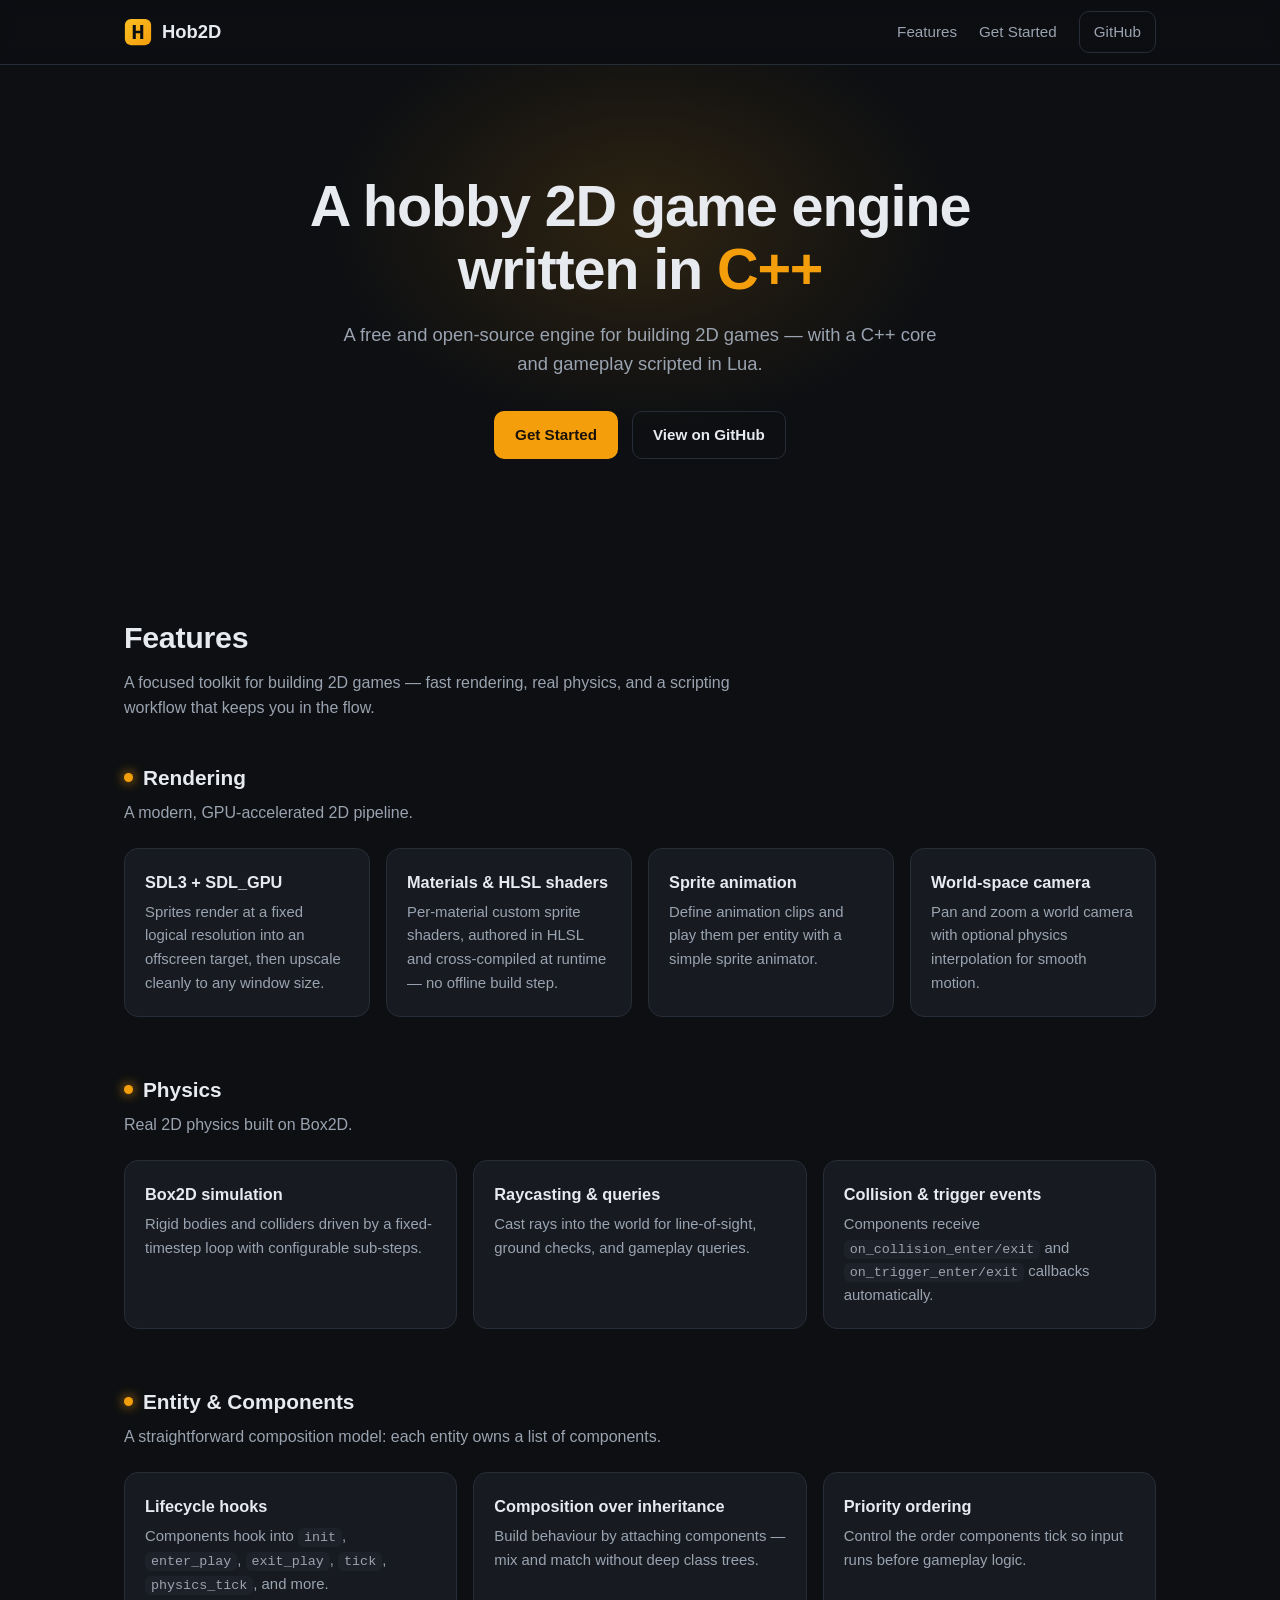
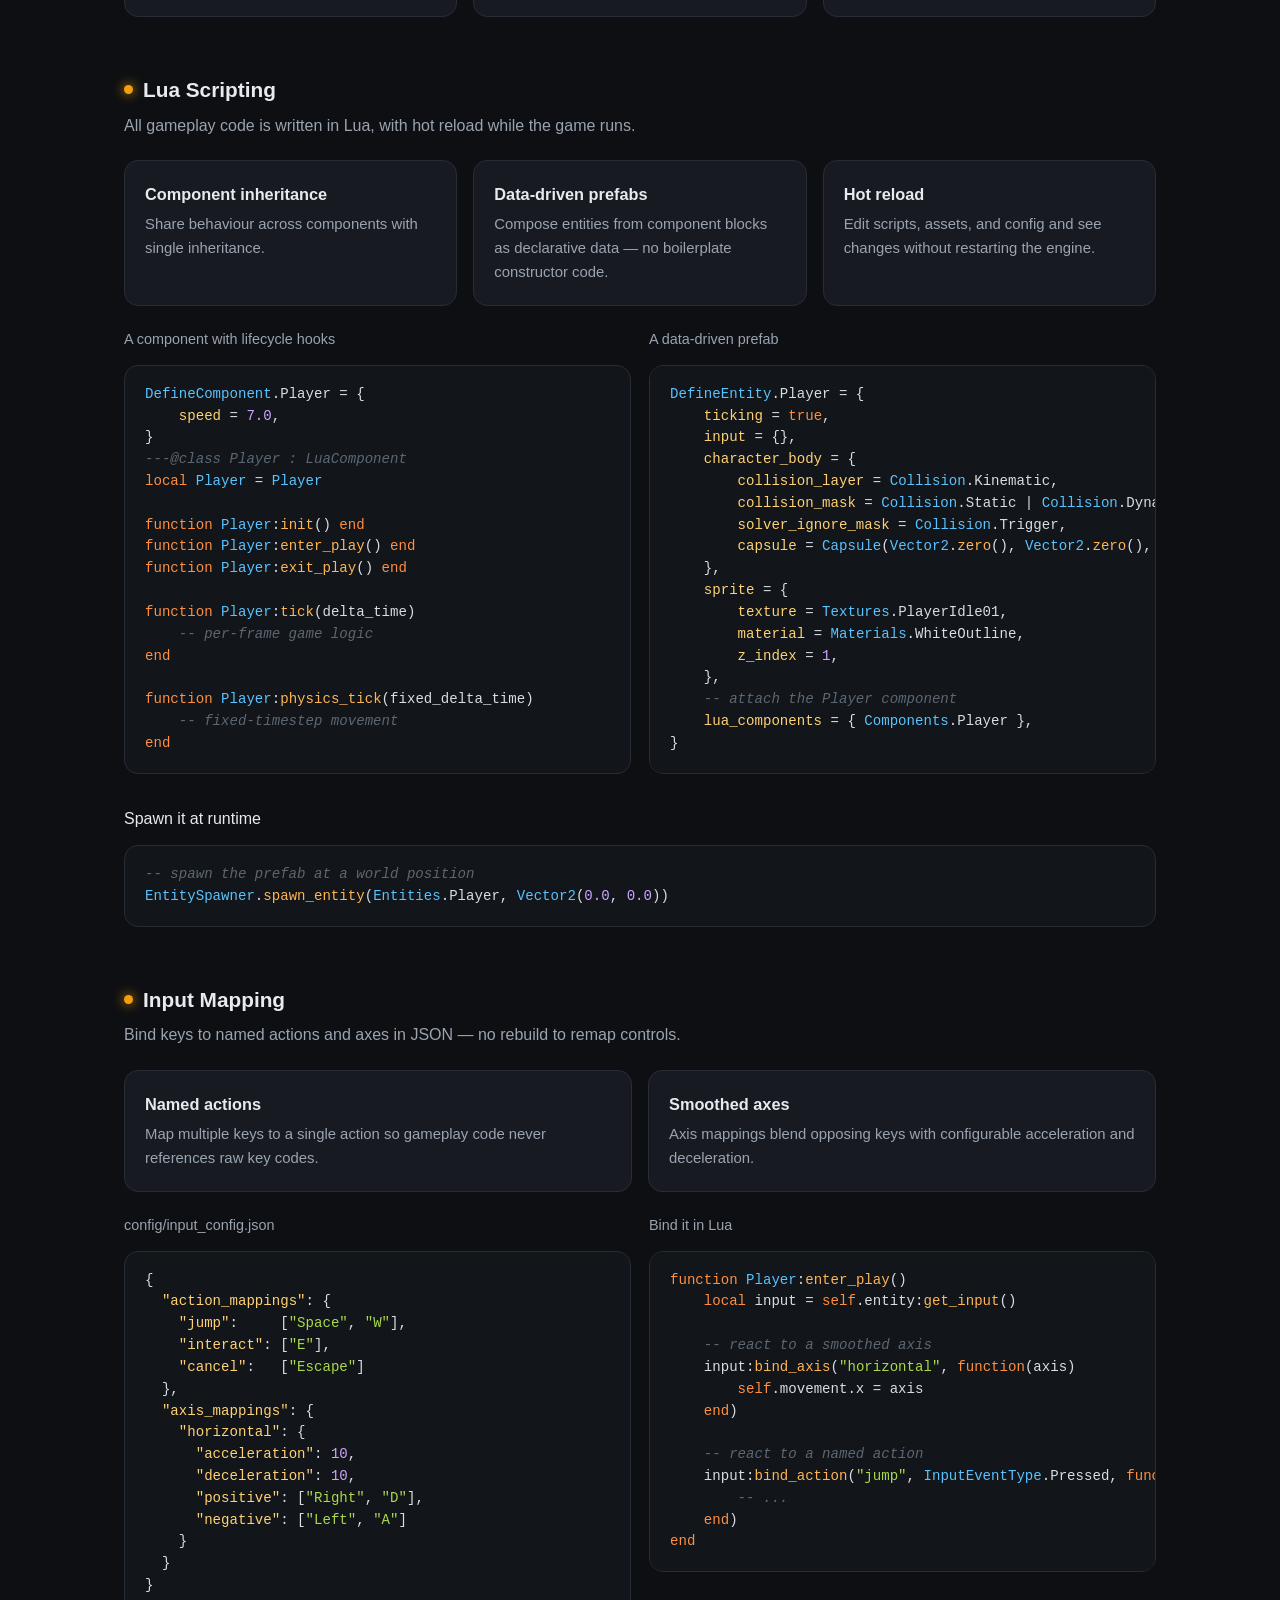
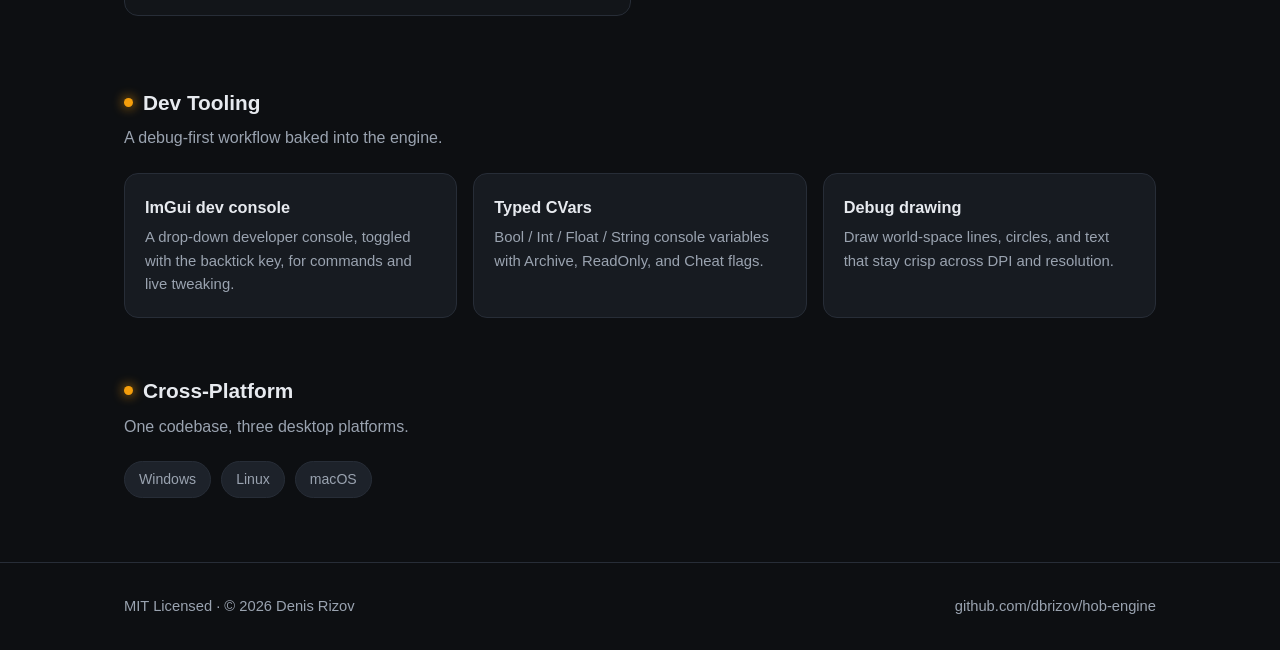
==== commit e05ee19d: "Fix mobile support for the docs website" ====
--- a/docs/index.html
+++ b/docs/index.html
@@ -24,7 +24,7 @@
                 Hob2D
             </a>
             <nav class="nav">
-                <a href="#features">Features</a>
+                <a class="nav-link-hide" href="#features">Features</a>
                 <a href="get-started.html">Get Started</a>
                 <a class="btn btn-ghost btn-sm" href="https://github.com/dbrizov/hob-engine">GitHub</a>
             </nav>
--- a/docs/styles.css
+++ b/docs/styles.css
@@ -276,6 +276,7 @@
     border: 1px solid var(--border);
     border-radius: var(--radius);
     padding: 18px 20px;
+    max-width: 100%;
     overflow-x: auto;
     font-family: var(--mono);
     font-size: 0.88rem;
@@ -335,6 +336,7 @@
 
 figure {
     margin: 0;
+    min-width: 0;
 }
 
 /* ---- Tech pills ---- */
@@ -410,6 +412,10 @@
 
 /* ---- Responsive ---- */
 @media (max-width: 760px) {
+    .container {
+        padding: 0 16px;
+    }
+
     .code-grid {
         grid-template-columns: 1fr;
     }
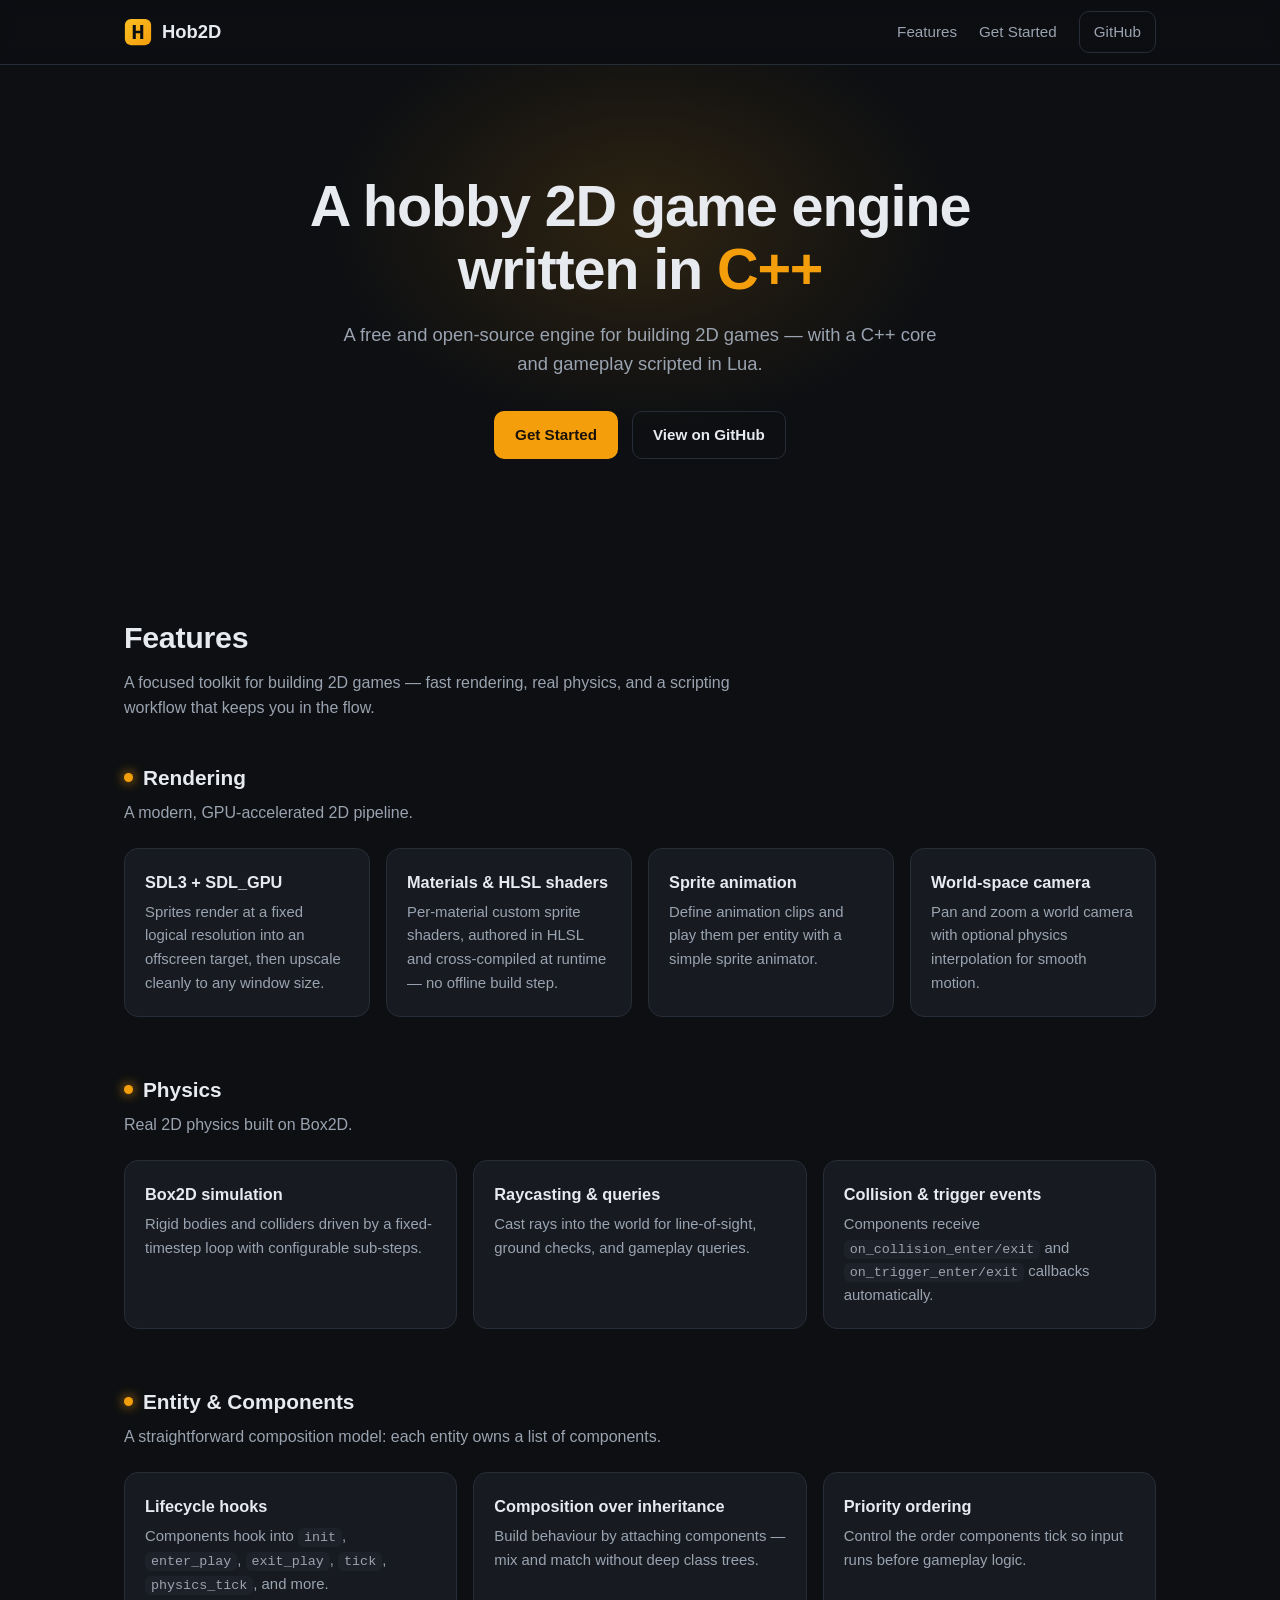
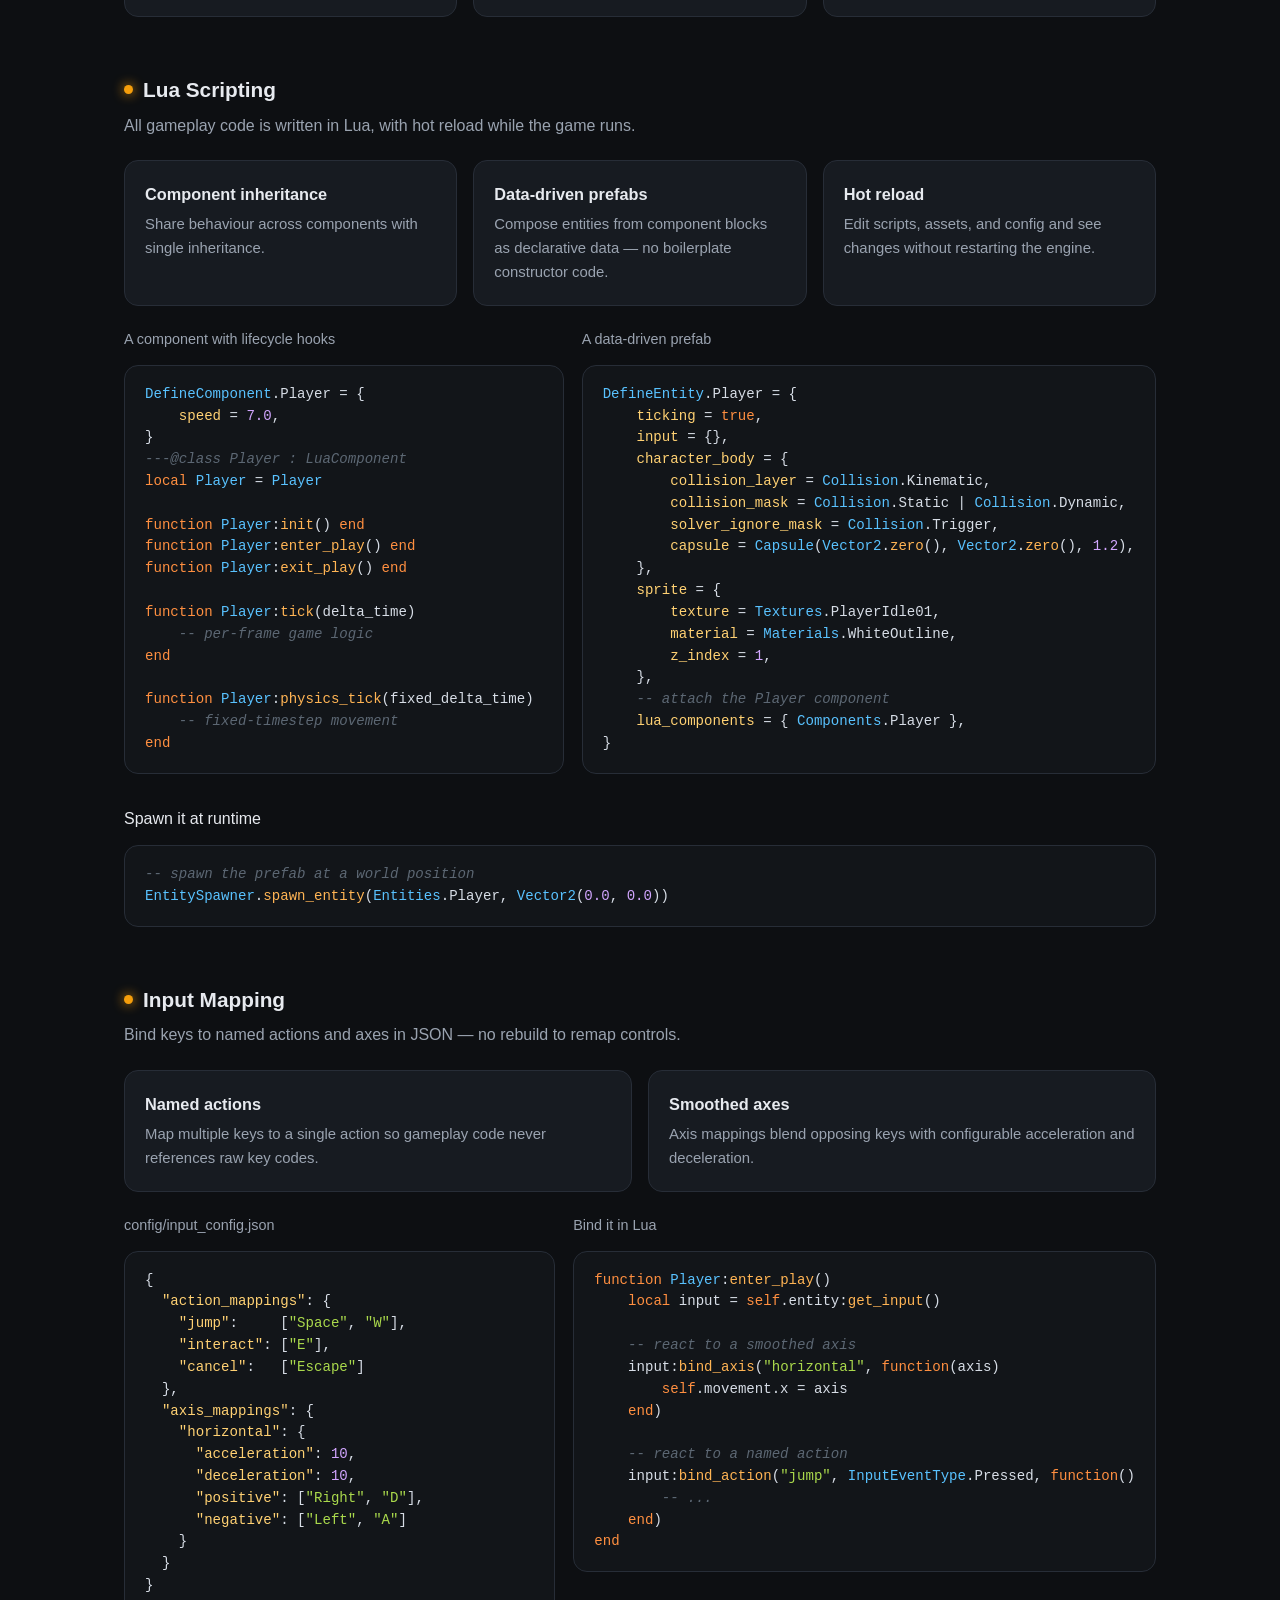
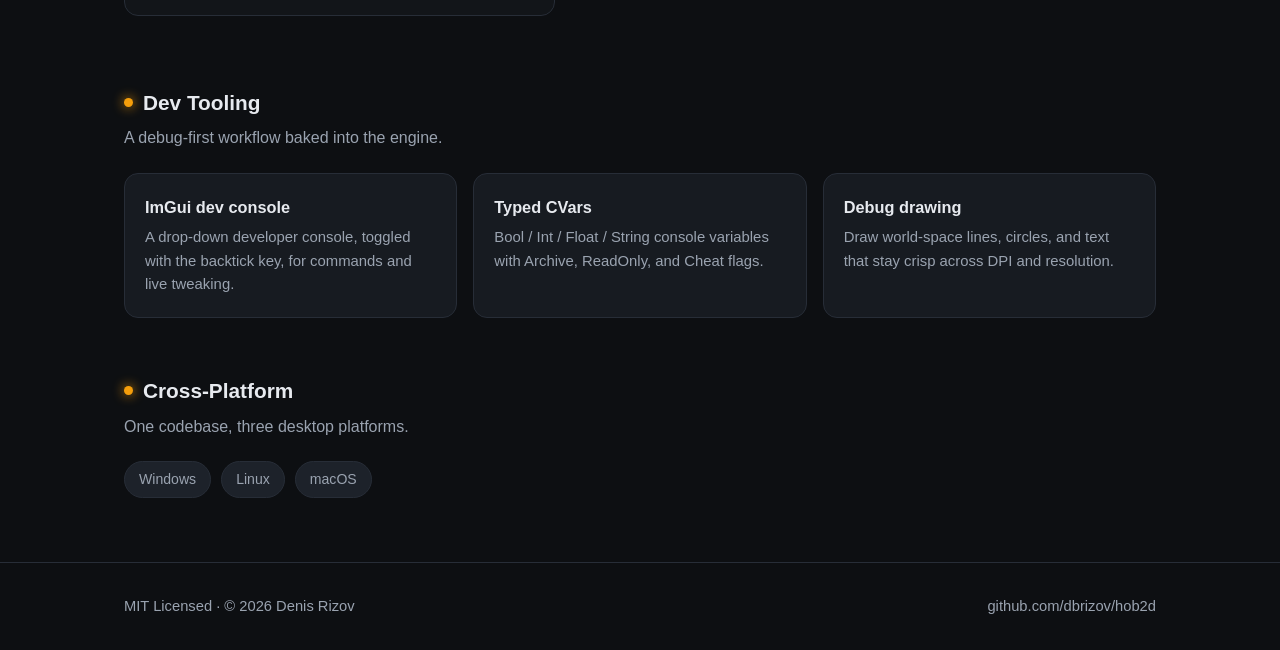
==== commit 72ed1c4e: "Finish hob-engine -> hob2d rename" ====
--- a/docs/index.html
+++ b/docs/index.html
@@ -26,7 +26,7 @@
             <nav class="nav">
                 <a class="nav-link-hide" href="#features">Features</a>
                 <a href="get-started.html">Get Started</a>
-                <a class="btn btn-ghost btn-sm" href="https://github.com/dbrizov/hob-engine">GitHub</a>
+                <a class="btn btn-ghost btn-sm" href="https://github.com/dbrizov/hob2d">GitHub</a>
             </nav>
         </div>
     </header>
@@ -39,7 +39,7 @@
                 <p>A free and open-source engine for building 2D games — with a C++ core and gameplay scripted in Lua.</p>
                 <div class="hero-cta">
                     <a class="btn btn-primary" href="get-started.html">Get Started</a>
-                    <a class="btn btn-ghost" href="https://github.com/dbrizov/hob-engine">View on GitHub</a>
+                    <a class="btn btn-ghost" href="https://github.com/dbrizov/hob2d">View on GitHub</a>
                 </div>
             </div>
         </section>
@@ -286,7 +286,7 @@
     <footer class="site-footer">
         <div class="container">
             <span>MIT Licensed · © 2026 Denis Rizov</span>
-            <a href="https://github.com/dbrizov/hob-engine">github.com/dbrizov/hob-engine</a>
+            <a href="https://github.com/dbrizov/hob2d">github.com/dbrizov/hob2d</a>
         </div>
     </footer>
 </body>
--- a/docs/styles.css
+++ b/docs/styles.css
@@ -21,6 +21,8 @@
 
 html {
     scroll-behavior: smooth;
+    -webkit-text-size-adjust: 100%;
+    text-size-adjust: 100%;
 }
 
 body {
@@ -336,7 +338,6 @@
 
 figure {
     margin: 0;
-    min-width: 0;
 }
 
 /* ---- Tech pills ---- */
@@ -420,6 +421,10 @@
         grid-template-columns: 1fr;
     }
 
+    .code-grid figure {
+        min-width: 0;
+    }
+
     .nav {
         gap: 14px;
     }
